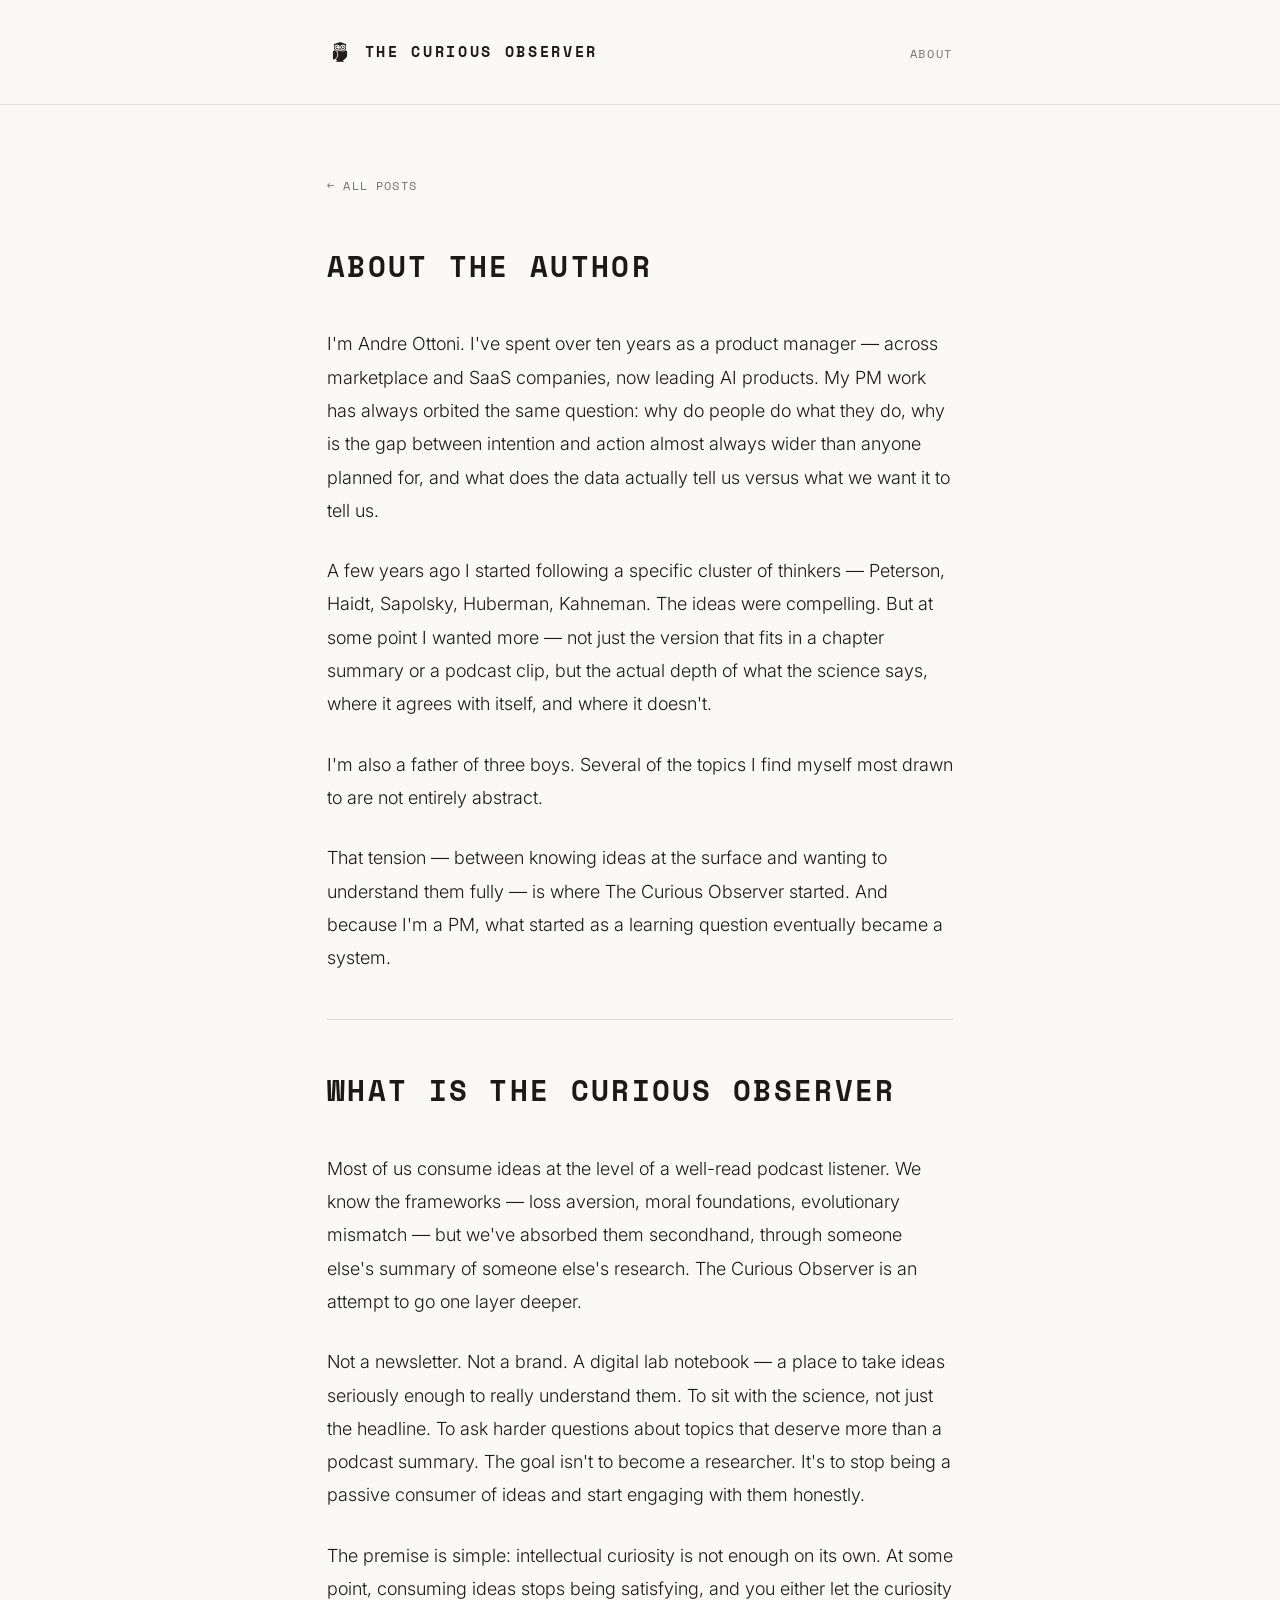
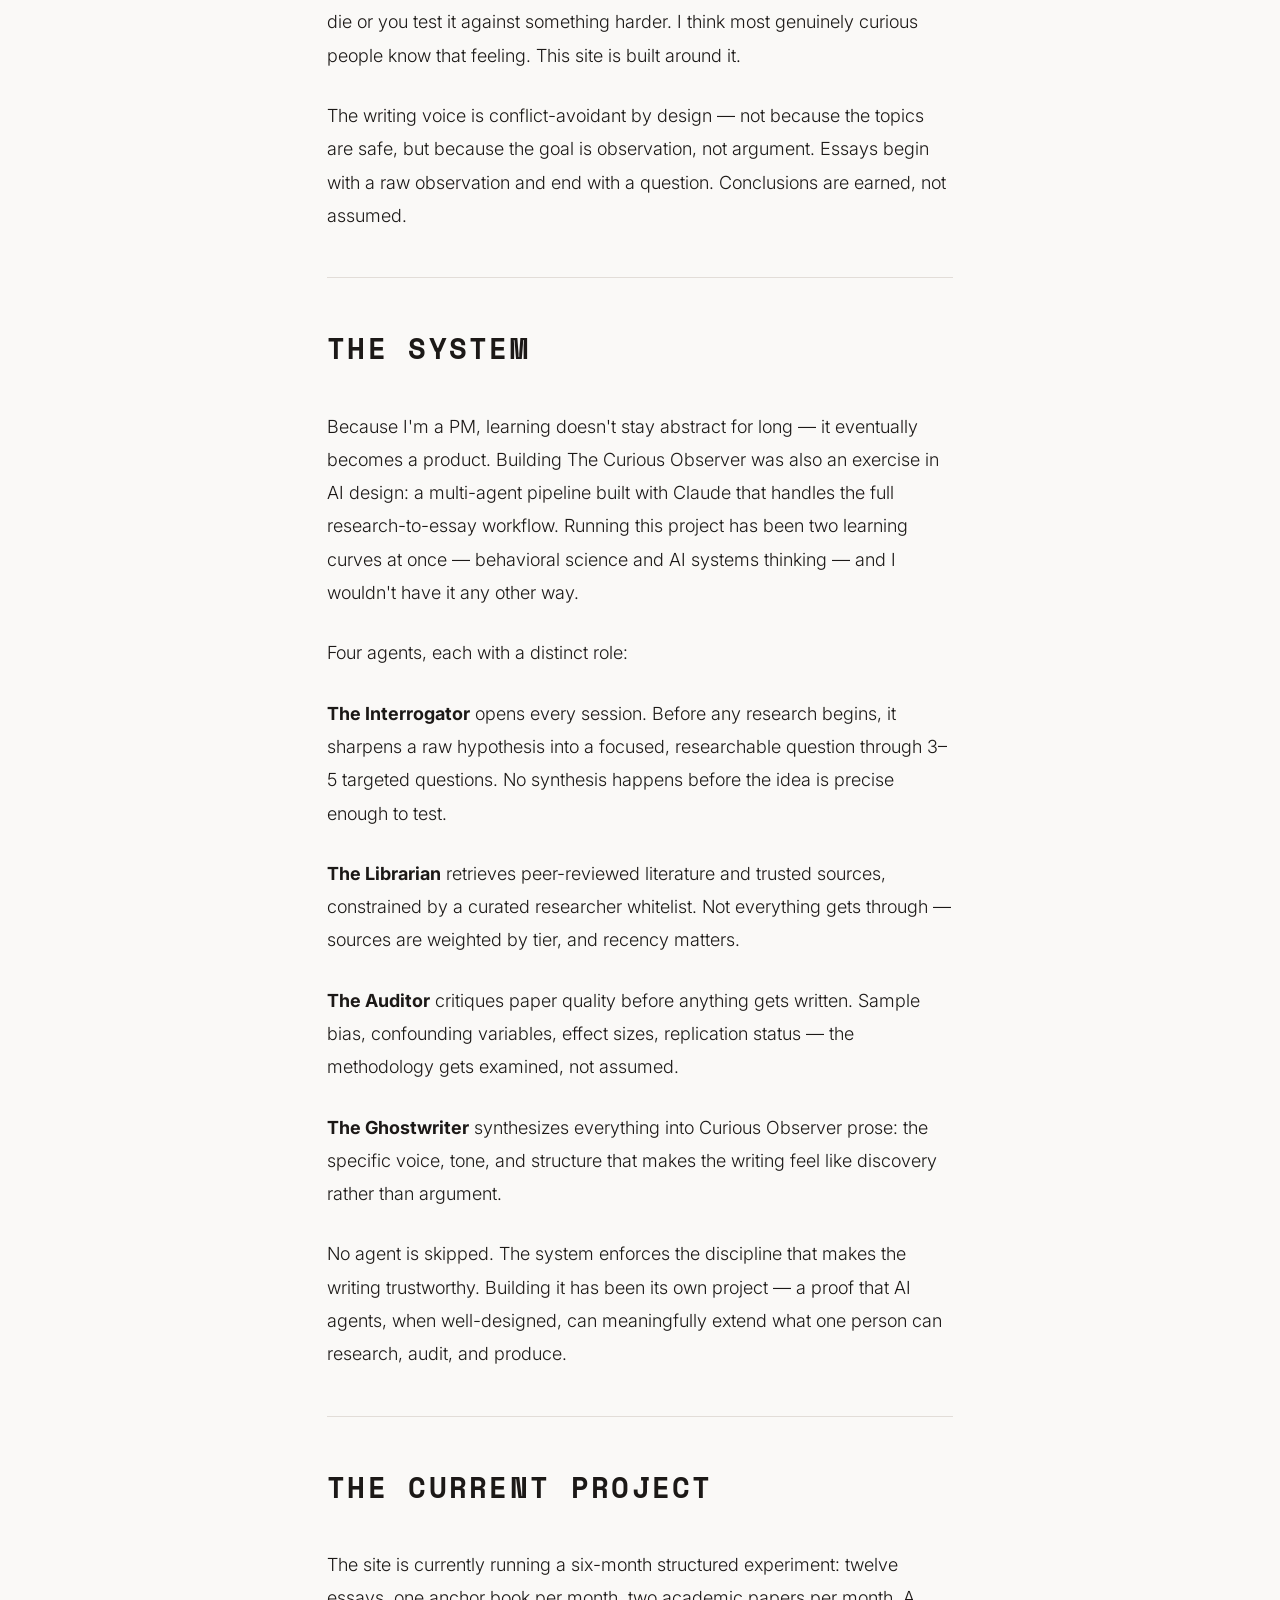
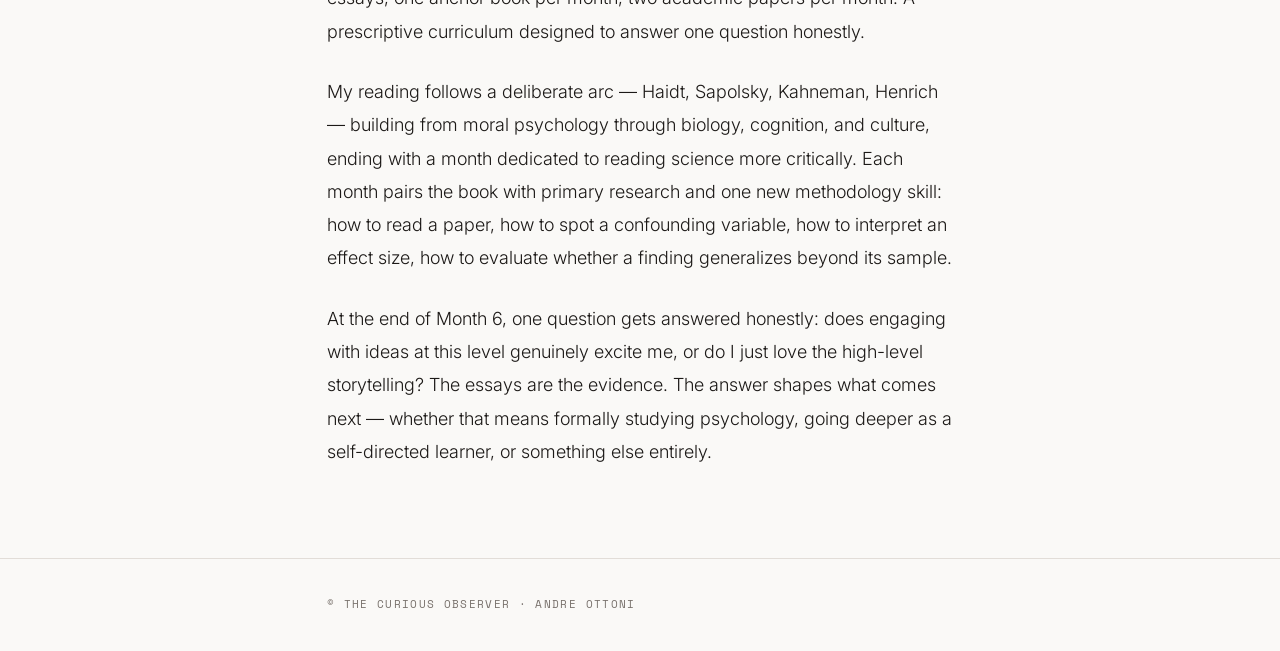
==== docs/about.html @ 46d4f0e0 "Rewrite about page: four sections, author first, AI system section added" ====
<!DOCTYPE html>
<html lang="en">
<head>
  <meta charset="UTF-8">
  <meta name="viewport" content="width=device-width, initial-scale=1.0">
  <title>About — The Curious Observer</title>
  <meta name="description" content="About The Curious Observer and its author.">
  <link rel="preconnect" href="https://fonts.googleapis.com">
  <link rel="preconnect" href="https://fonts.gstatic.com" crossorigin>
  <link href="https://fonts.googleapis.com/css2?family=Space+Mono:wght@400;700&family=Inter:wght@300;400&display=swap" rel="stylesheet">
  <link rel="stylesheet" href="assets/css/style.css">
</head>
<body>

  <header class="site-header">
    <div class="container">
      <a href="index.html" class="site-title">
        <img src="assets/images/logo.png" alt="" class="site-logo">
        The Curious Observer
      </a>
      <nav>
        <a href="about.html">About</a>
      </nav>
    </div>
  </header>

  <main class="container">
    <a href="index.html" class="back-link">All posts</a>

    <!-- ABOUT THE AUTHOR -->
    <h1 class="page-title">About the Author</h1>

    <div class="page-body">
      <p>
        I'm Andre Ottoni. I've spent over ten years as a product manager — across marketplace
        and SaaS companies, now leading AI products. My PM work has always orbited the same
        question: why do people do what they do, why is the gap between intention and action
        almost always wider than anyone planned for, and what does the data actually tell us
        versus what we want it to tell us.
      </p>
      <p>
        A few years ago I started following a specific cluster of thinkers — Peterson, Haidt,
        Sapolsky, Huberman, Kahneman. The ideas were compelling. But at some point I wanted
        more — not just the version that fits in a chapter summary or a podcast clip, but
        the actual depth of what the science says, where it agrees with itself, and where it
        doesn't.
      </p>
      <p>
        I'm also a father of three boys. Several of the topics I find myself most drawn to
        are not entirely abstract.
      </p>
      <p>
        That tension — between knowing ideas at the surface and wanting to understand them
        fully — is where The Curious Observer started. And because I'm a PM, what started
        as a learning question eventually became a system.
      </p>
    </div>

    <hr>

    <!-- WHAT IS THE CURIOUS OBSERVER -->
    <h2 class="page-title">What is The Curious Observer</h2>

    <div class="page-body">
      <p>
        Most of us consume ideas at the level of a well-read podcast listener. We know the
        frameworks — loss aversion, moral foundations, evolutionary mismatch — but we've
        absorbed them secondhand, through someone else's summary of someone else's research.
        The Curious Observer is an attempt to go one layer deeper.
      </p>
      <p>
        Not a newsletter. Not a brand. A digital lab notebook — a place to take ideas
        seriously enough to really understand them. To sit with the science, not just the
        headline. To ask harder questions about topics that deserve more than a podcast
        summary. The goal isn't to become a researcher. It's to stop being a passive
        consumer of ideas and start engaging with them honestly.
      </p>
      <p>
        The premise is simple: intellectual curiosity is not enough on its own. At some
        point, consuming ideas stops being satisfying, and you either let the curiosity die
        or you test it against something harder. I think most genuinely curious people know
        that feeling. This site is built around it.
      </p>
      <p>
        The writing voice is conflict-avoidant by design — not because the topics are safe,
        but because the goal is observation, not argument. Essays begin with a raw
        observation and end with a question. Conclusions are earned, not assumed.
      </p>
    </div>

    <hr>

    <!-- THE SYSTEM -->
    <h2 class="page-title">The System</h2>

    <div class="page-body">
      <p>
        Because I'm a PM, learning doesn't stay abstract for long — it eventually becomes
        a product. Building The Curious Observer was also an exercise in AI design: a
        multi-agent pipeline built with Claude that handles the full research-to-essay
        workflow. Running this project has been two learning curves at once — behavioral
        science and AI systems thinking — and I wouldn't have it any other way.
      </p>
      <p>
        Four agents, each with a distinct role:
      </p>
      <p>
        <strong>The Interrogator</strong> opens every session. Before any research begins,
        it sharpens a raw hypothesis into a focused, researchable question through 3–5
        targeted questions. No synthesis happens before the idea is precise enough to test.
      </p>
      <p>
        <strong>The Librarian</strong> retrieves peer-reviewed literature and trusted
        sources, constrained by a curated researcher whitelist. Not everything gets through
        — sources are weighted by tier, and recency matters.
      </p>
      <p>
        <strong>The Auditor</strong> critiques paper quality before anything gets written.
        Sample bias, confounding variables, effect sizes, replication status — the
        methodology gets examined, not assumed.
      </p>
      <p>
        <strong>The Ghostwriter</strong> synthesizes everything into Curious Observer prose:
        the specific voice, tone, and structure that makes the writing feel like discovery
        rather than argument.
      </p>
      <p>
        No agent is skipped. The system enforces the discipline that makes the writing
        trustworthy. Building it has been its own project — a proof that AI agents, when
        well-designed, can meaningfully extend what one person can research, audit, and
        produce.
      </p>
    </div>

    <hr>

    <!-- THE CURRENT PROJECT -->
    <h2 class="page-title">The Current Project</h2>

    <div class="page-body">
      <p>
        The site is currently running a six-month structured experiment: twelve essays,
        one anchor book per month, two academic papers per month. A prescriptive curriculum
        designed to answer one question honestly.
      </p>
      <p>
        My reading follows a deliberate arc — Haidt, Sapolsky, Kahneman, Henrich — building
        from moral psychology through biology, cognition, and culture, ending with a month
        dedicated to reading science more critically. Each month pairs the book with primary
        research and one new methodology skill: how to read a paper, how to spot a
        confounding variable, how to interpret an effect size, how to evaluate whether a
        finding generalizes beyond its sample.
      </p>
      <p>
        At the end of Month 6, one question gets answered honestly: does engaging with
        ideas at this level genuinely excite me, or do I just love the high-level
        storytelling? The essays are the evidence. The answer shapes what comes next —
        whether that means formally studying psychology, going deeper as a self-directed
        learner, or something else entirely.
      </p>
    </div>

  </main>

  <footer class="site-footer">
    <div class="container">
      <p>© The Curious Observer · Andre Ottoni</p>
    </div>
  </footer>

</body>
</html>
---- docs/assets/css/style.css ----
/* ============================================================
   The Curious Observer — Stylesheet
   Typography: Space Mono (titles, ALL CAPS) + Inter 300 (body)
   ============================================================ */

/* === TOKENS === */
:root {
  --ink:     #1c1917;
  --paper:   #faf9f7;
  --accent:  #7c3aed;
  --rule:    #e2ddd8;
  --muted:   #78716c;
  --width:   680px;
  --mono:    'Space Mono', 'Courier New', monospace;
  --sans:    'Inter', system-ui, -apple-system, sans-serif;
}

/* === RESET === */
*, *::before, *::after { box-sizing: border-box; margin: 0; padding: 0; }
img { max-width: 100%; display: block; }

/* === BASE === */
html { font-size: 18px; }

body {
  background: var(--paper);
  color: var(--ink);
  font-family: var(--sans);
  font-weight: 300;
  line-height: 1.75;
  -webkit-font-smoothing: antialiased;
}

a {
  color: var(--accent);
  text-decoration: underline;
  text-underline-offset: 2px;
}

/* === LAYOUT === */
.container {
  max-width: var(--width);
  margin: 0 auto;
  padding: 0 1.5rem;
}

/* === HEADER === */
.site-header {
  padding: 2rem 0;
  border-bottom: 1px solid var(--rule);
  margin-bottom: 3.5rem;
}

.site-header .container {
  display: flex;
  align-items: center;
  justify-content: space-between;
}

.site-title {
  display: inline-flex;
  align-items: center;
  gap: 0.65rem;
  font-family: var(--mono);
  font-size: 0.82rem;
  font-weight: 700;
  color: var(--ink);
  text-decoration: none;
  text-transform: uppercase;
  letter-spacing: 0.18em;
}

.site-title:hover { color: var(--accent); }

.site-logo {
  height: 26px;
  width: auto;
  display: block;
  flex-shrink: 0;
}

nav a {
  font-family: var(--mono);
  font-size: 0.65rem;
  font-weight: 400;
  color: var(--muted);
  text-decoration: none;
  letter-spacing: 0.14em;
  text-transform: uppercase;
}

nav a:hover { color: var(--accent); }

/* === HOME: LEDE === */
.site-lede {
  margin-bottom: 2.5rem;
}

.site-lede p {
  font-family: var(--sans);
  font-weight: 300;
  font-size: 1rem;
  font-style: italic;
  color: var(--muted);
  letter-spacing: 0.01em;
}

/* === DIVIDERS === */
hr {
  border: none;
  border-top: 1px solid var(--rule);
  margin: 2.5rem 0;
}

/* === LABELS === */
.label {
  font-family: var(--mono);
  font-size: 0.62rem;
  font-weight: 400;
  letter-spacing: 0.2em;
  text-transform: uppercase;
  color: var(--muted);
  display: block;
  margin-bottom: 2rem;
}

/* === POST LIST (HOME) === */
.post-list { list-style: none; }

.post-item {
  padding-bottom: 2.25rem;
  margin-bottom: 2.25rem;
  border-bottom: 1px solid var(--rule);
}

.post-item:last-child {
  border-bottom: none;
  margin-bottom: 0;
}

.post-item h2 {
  font-family: var(--mono);
  font-size: 1rem;
  font-weight: 700;
  line-height: 1.4;
  letter-spacing: 0.08em;
  text-transform: uppercase;
  margin-bottom: 0.65rem;
}

.post-item h2 a {
  color: var(--ink);
  text-decoration: none;
}

.post-item h2 a:hover { color: var(--accent); }

.post-excerpt {
  font-family: var(--sans);
  font-weight: 300;
  font-size: 0.95rem;
  color: var(--ink);
  line-height: 1.7;
  margin-bottom: 0.6rem;
}

.post-meta {
  font-family: var(--mono);
  font-size: 0.65rem;
  letter-spacing: 0.1em;
  color: var(--muted);
}

/* === ARTICLE PAGE === */
.back-link {
  display: inline-block;
  font-family: var(--mono);
  font-size: 0.65rem;
  letter-spacing: 0.1em;
  text-transform: uppercase;
  color: var(--muted);
  text-decoration: none;
  margin-bottom: 2.5rem;
}

.back-link::before { content: "← "; }
.back-link:hover { color: var(--accent); }

.article-header { margin-bottom: 2.5rem; }

.article-category {
  font-family: var(--mono);
  font-size: 0.62rem;
  font-weight: 400;
  letter-spacing: 0.2em;
  text-transform: uppercase;
  color: var(--accent);
  display: block;
  margin-bottom: 1rem;
  text-decoration: none;
}

.article-title {
  font-family: var(--mono);
  font-size: 1.75rem;
  font-weight: 700;
  line-height: 1.25;
  letter-spacing: 0.06em;
  text-transform: uppercase;
  margin-bottom: 1rem;
}

.article-meta {
  font-family: var(--mono);
  font-size: 0.65rem;
  letter-spacing: 0.1em;
  color: var(--muted);
}

/* === ARTICLE BODY === */
.article-body p {
  font-family: var(--sans);
  font-weight: 300;
  font-size: 1rem;
  line-height: 1.85;
  margin-bottom: 1.5rem;
}

.article-body h2 {
  font-family: var(--mono);
  font-size: 0.82rem;
  font-weight: 700;
  letter-spacing: 0.14em;
  text-transform: uppercase;
  margin-top: 2.5rem;
  margin-bottom: 1rem;
  color: var(--ink);
}

/* === REFERENCES === */
.references {
  margin-top: 3rem;
  padding-top: 2rem;
  border-top: 1px solid var(--rule);
}

.references h2 {
  font-family: var(--mono);
  font-size: 0.62rem;
  font-weight: 400;
  letter-spacing: 0.2em;
  text-transform: uppercase;
  color: var(--muted);
  margin-bottom: 1.25rem;
}

.references ol {
  padding-left: 1.25rem;
}

.references li {
  font-family: var(--sans);
  font-weight: 300;
  font-size: 0.82rem;
  color: var(--muted);
  line-height: 1.65;
  margin-bottom: 0.65rem;
}

/* === ABOUT / PAGE === */
.page-title {
  font-family: var(--mono);
  font-size: 1.6rem;
  font-weight: 700;
  letter-spacing: 0.08em;
  text-transform: uppercase;
  margin-bottom: 2rem;
}

.page-body p {
  font-family: var(--sans);
  font-weight: 300;
  font-size: 1rem;
  line-height: 1.85;
  margin-bottom: 1.5rem;
}

/* === FOOTER === */
.site-footer {
  border-top: 1px solid var(--rule);
  padding: 2rem 0;
  margin-top: 5rem;
}

.site-footer p {
  font-family: var(--mono);
  font-size: 0.62rem;
  letter-spacing: 0.12em;
  text-transform: uppercase;
  color: var(--muted);
}

.site-footer a {
  color: var(--muted);
  text-decoration: none;
}

.site-footer a:hover { color: var(--accent); }

/* === RESPONSIVE === */
@media (max-width: 720px) {
  html { font-size: 16px; }
  .article-title { font-size: 1.35rem; }
  .site-header { margin-bottom: 2.5rem; }
}
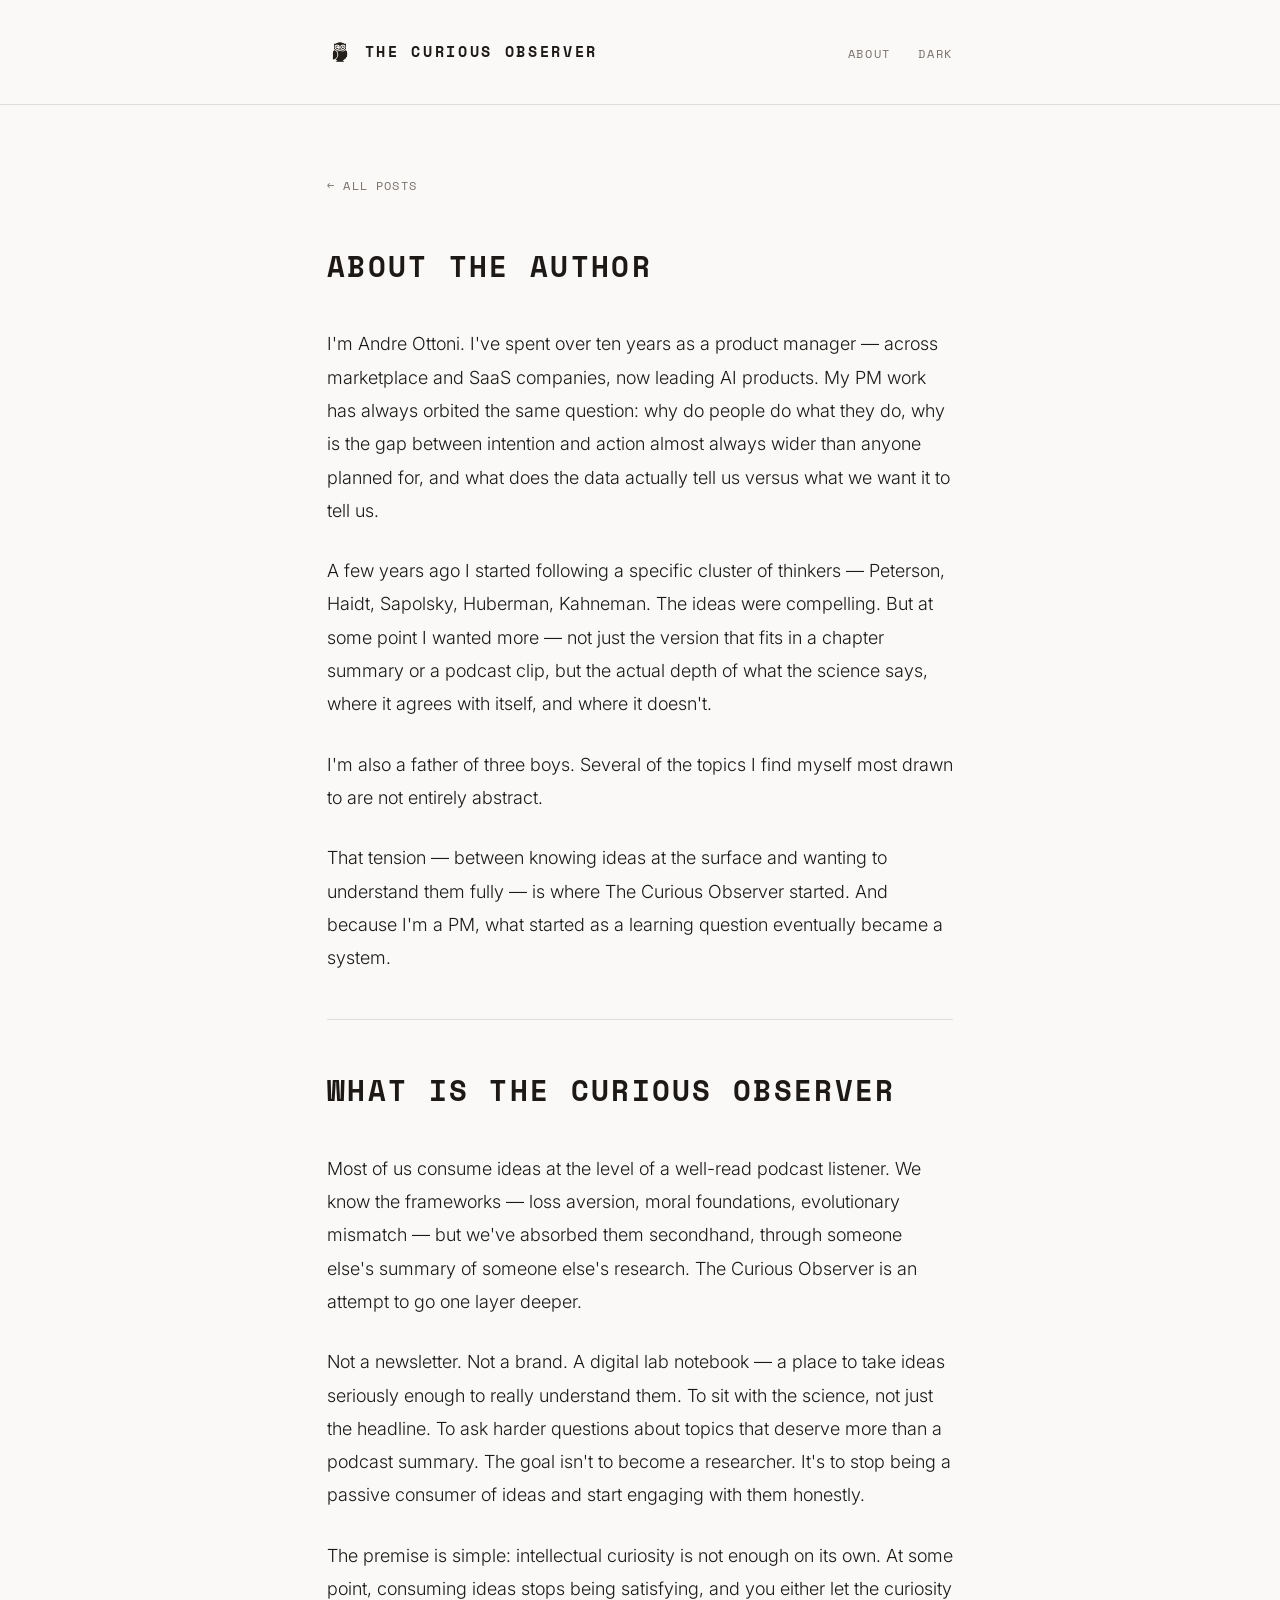
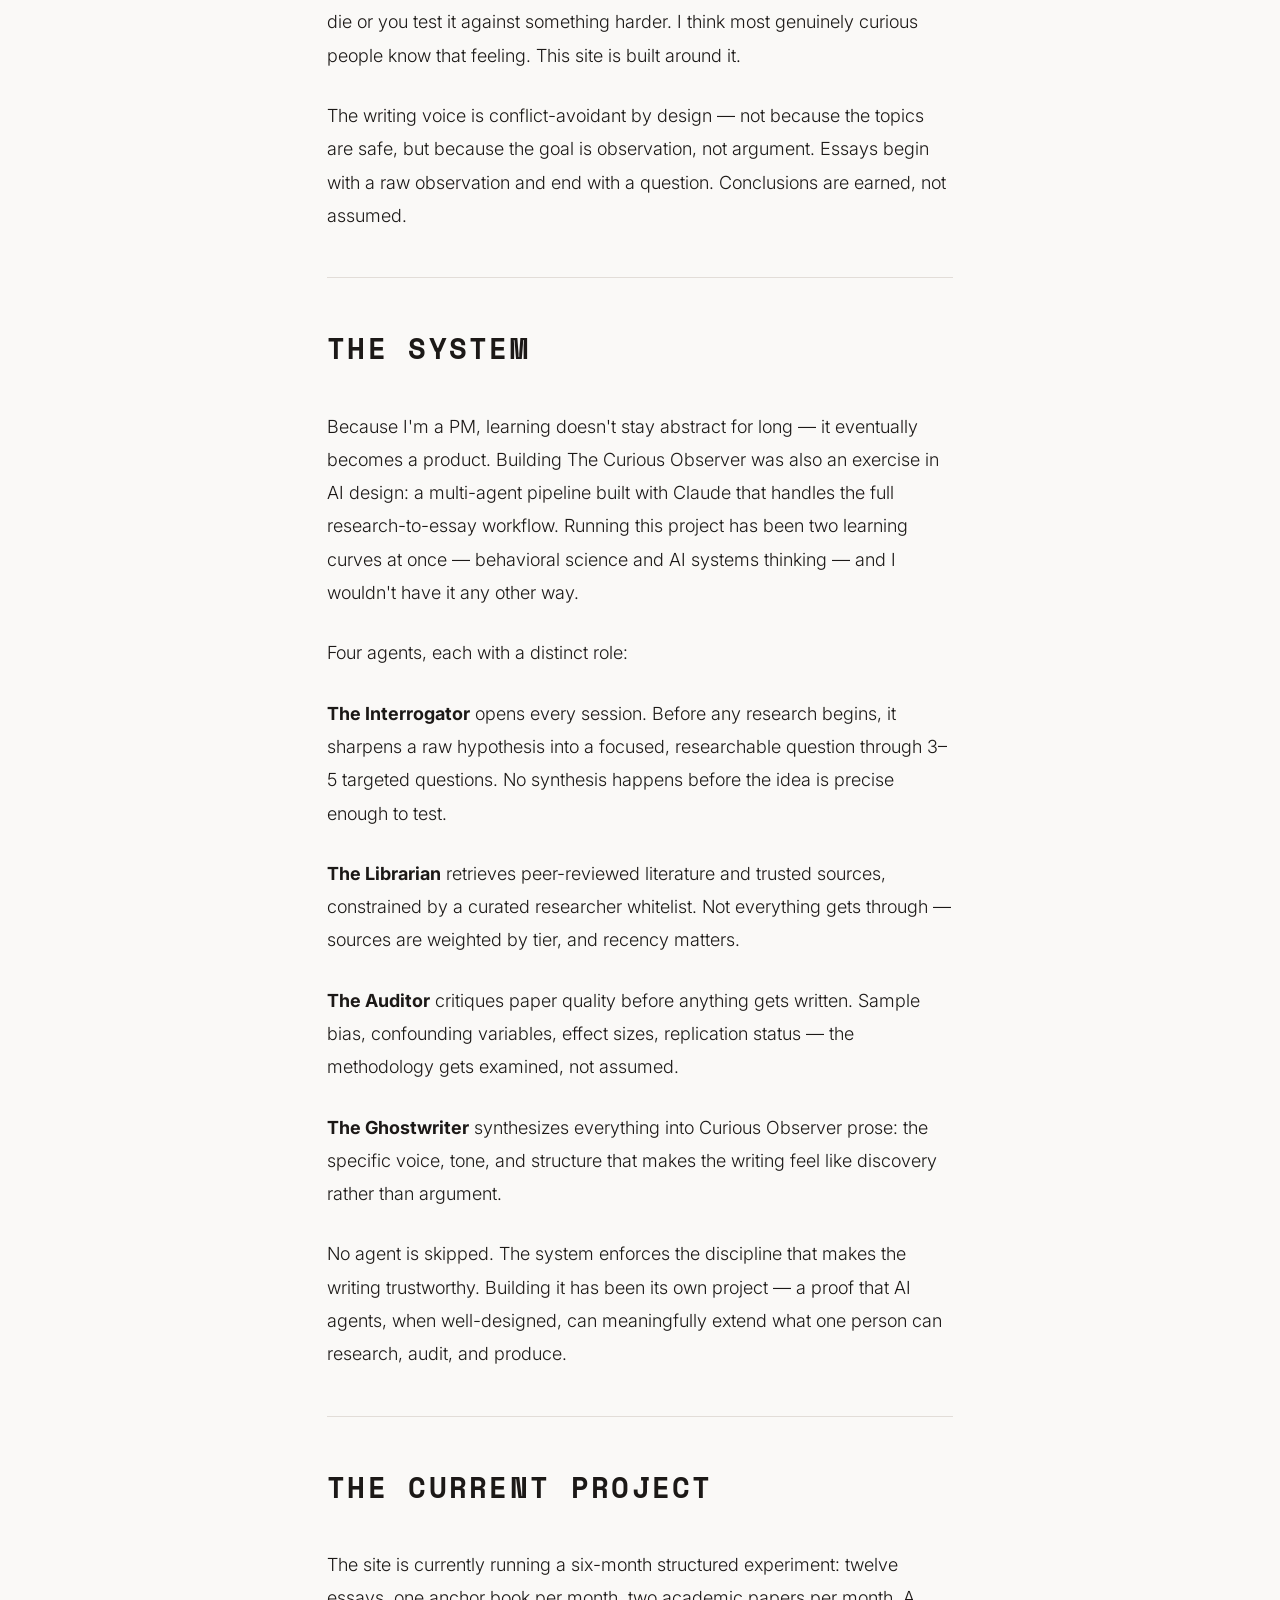
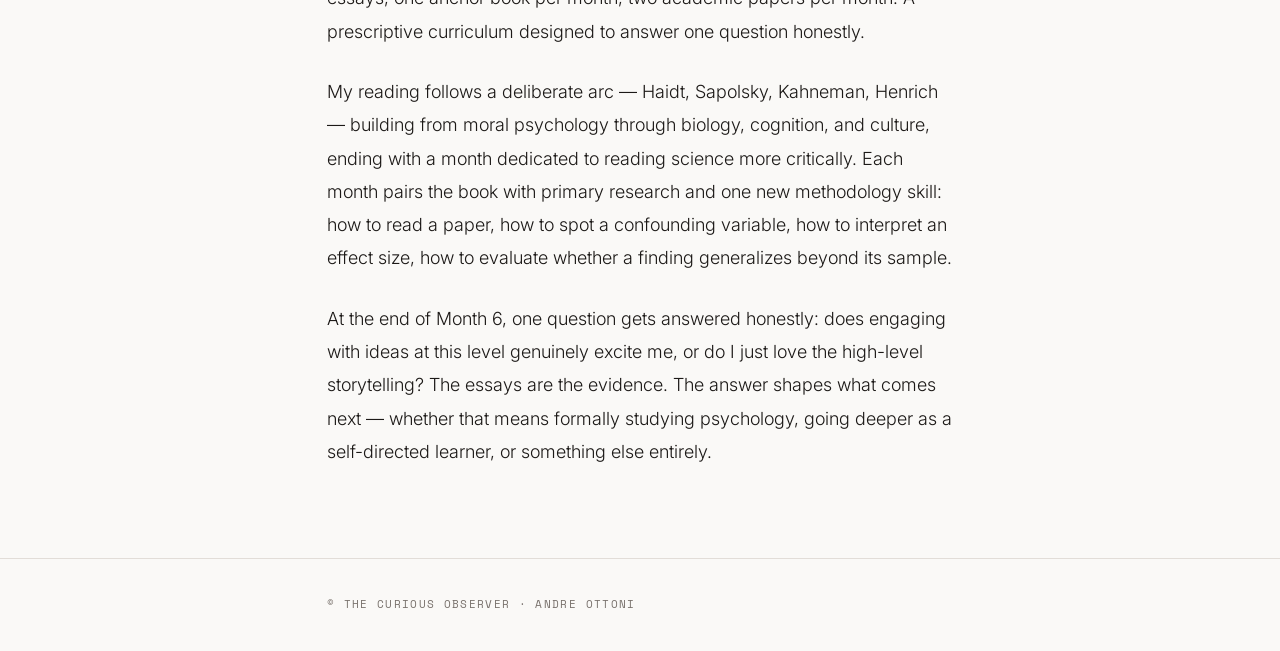
==== commit b6ccf76b: "Add dark mode: toggle button in nav, CSS variables, logo invert, localStorage persistence" ====
--- a/docs/about.html
+++ b/docs/about.html
@@ -9,6 +9,7 @@
   <link rel="preconnect" href="https://fonts.gstatic.com" crossorigin>
   <link href="https://fonts.googleapis.com/css2?family=Space+Mono:wght@400;700&family=Inter:wght@300;400&display=swap" rel="stylesheet">
   <link rel="stylesheet" href="assets/css/style.css">
+  <script>(function(){var t=localStorage.getItem('theme');if(t)document.documentElement.setAttribute('data-theme',t);})();</script>
 </head>
 <body>
 
@@ -20,6 +21,7 @@
       </a>
       <nav>
         <a href="about.html">About</a>
+        <button class="theme-toggle" id="theme-toggle" aria-label="Toggle dark mode">Dark</button>
       </nav>
     </div>
   </header>
@@ -168,5 +170,18 @@
     </div>
   </footer>
 
+  <script>
+    (function() {
+      var btn = document.getElementById('theme-toggle');
+      var current = document.documentElement.getAttribute('data-theme') || 'light';
+      btn.textContent = current === 'dark' ? 'Light' : 'Dark';
+      btn.addEventListener('click', function() {
+        var next = document.documentElement.getAttribute('data-theme') === 'dark' ? 'light' : 'dark';
+        document.documentElement.setAttribute('data-theme', next);
+        localStorage.setItem('theme', next);
+        btn.textContent = next === 'dark' ? 'Light' : 'Dark';
+      });
+    })();
+  </script>
 </body>
 </html>
--- a/docs/assets/css/style.css
+++ b/docs/assets/css/style.css
@@ -15,6 +15,14 @@
   --sans:    'Inter', system-ui, -apple-system, sans-serif;
 }
 
+[data-theme="dark"] {
+  --ink:    #ede9e4;
+  --paper:  #0d0c0b;
+  --accent: #a78bfa;
+  --rule:   #272220;
+  --muted:  #9e948e;
+}
+
 /* === RESET === */
 *, *::before, *::after { box-sizing: border-box; margin: 0; padding: 0; }
 img { max-width: 100%; display: block; }
@@ -91,6 +99,24 @@
 
 nav a:hover { color: var(--accent); }
 
+.theme-toggle {
+  font-family: var(--mono);
+  font-size: 0.65rem;
+  font-weight: 400;
+  color: var(--muted);
+  background: none;
+  border: none;
+  cursor: pointer;
+  letter-spacing: 0.14em;
+  text-transform: uppercase;
+  padding: 0;
+  margin-left: 1.25rem;
+}
+
+.theme-toggle:hover { color: var(--accent); }
+
+[data-theme="dark"] .site-logo { filter: invert(1); }
+
 /* === HOME: LEDE === */
 .site-lede {
   margin-bottom: 2.5rem;
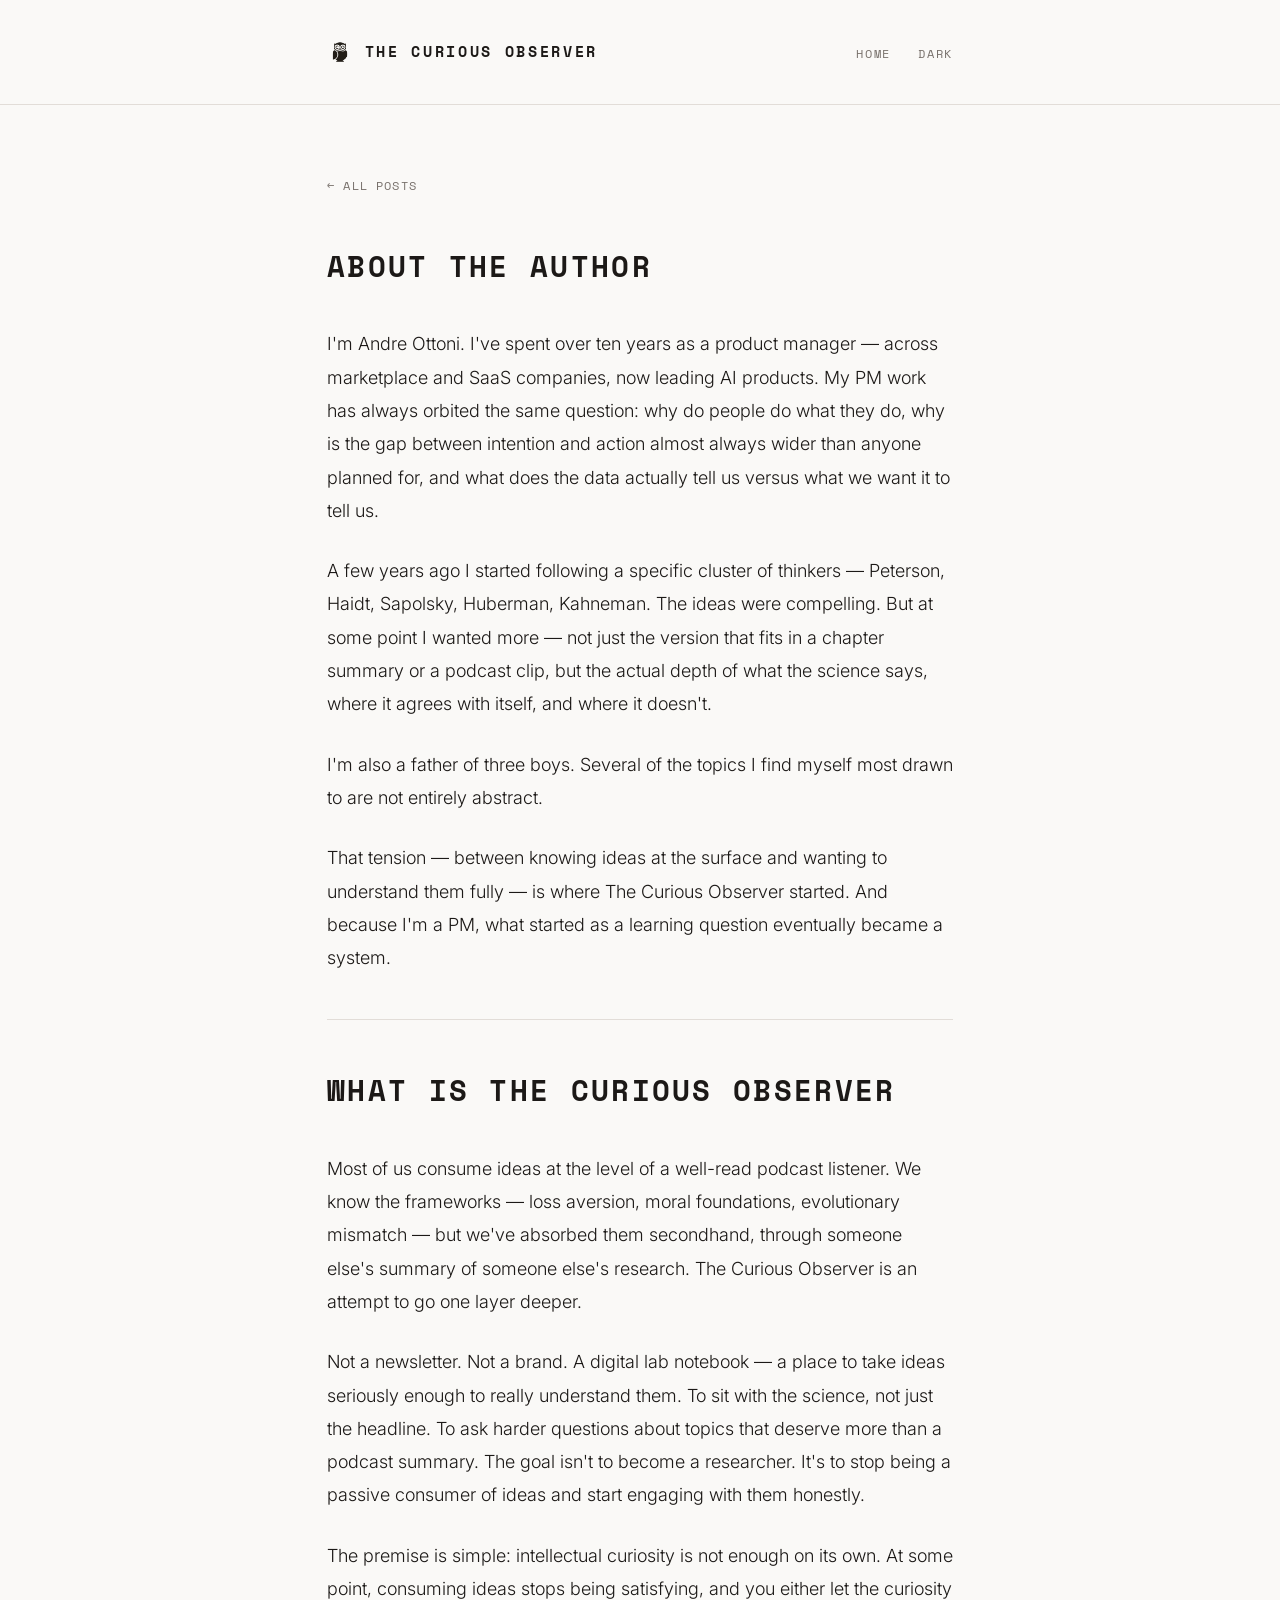
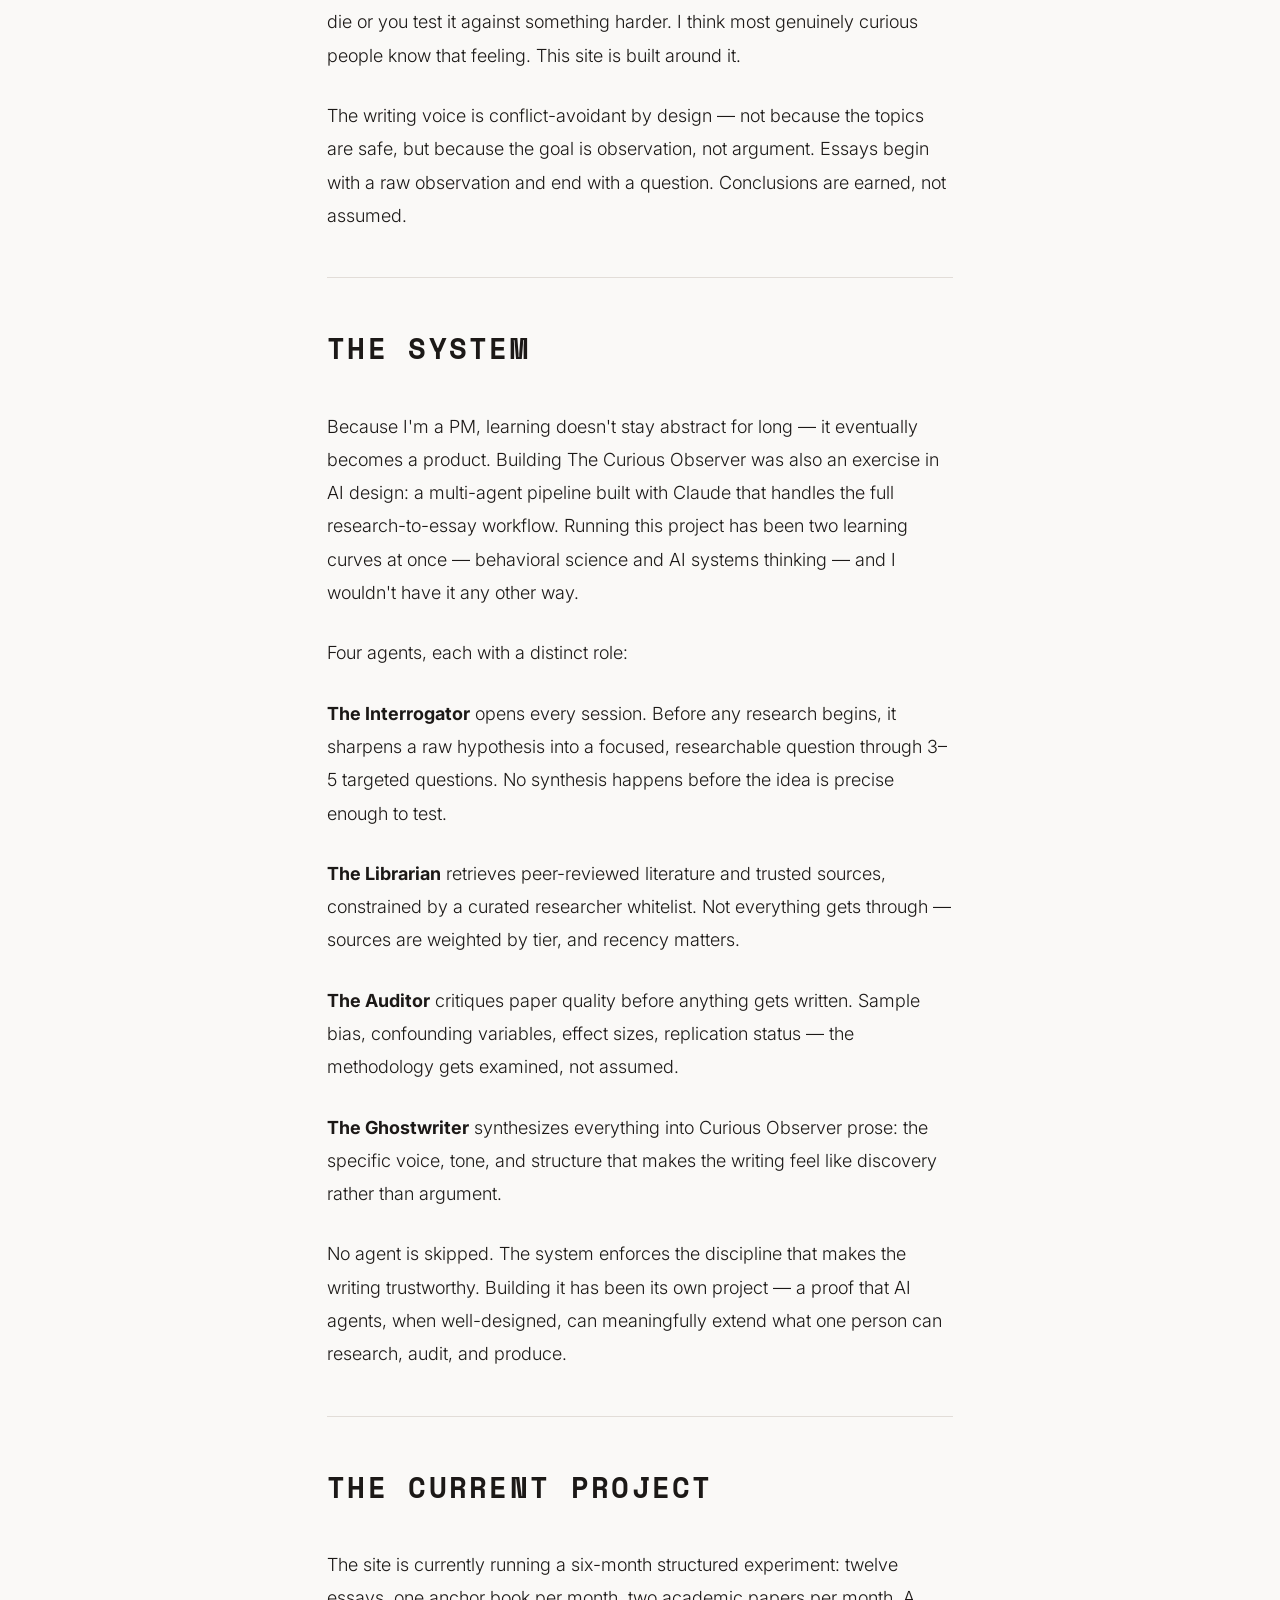
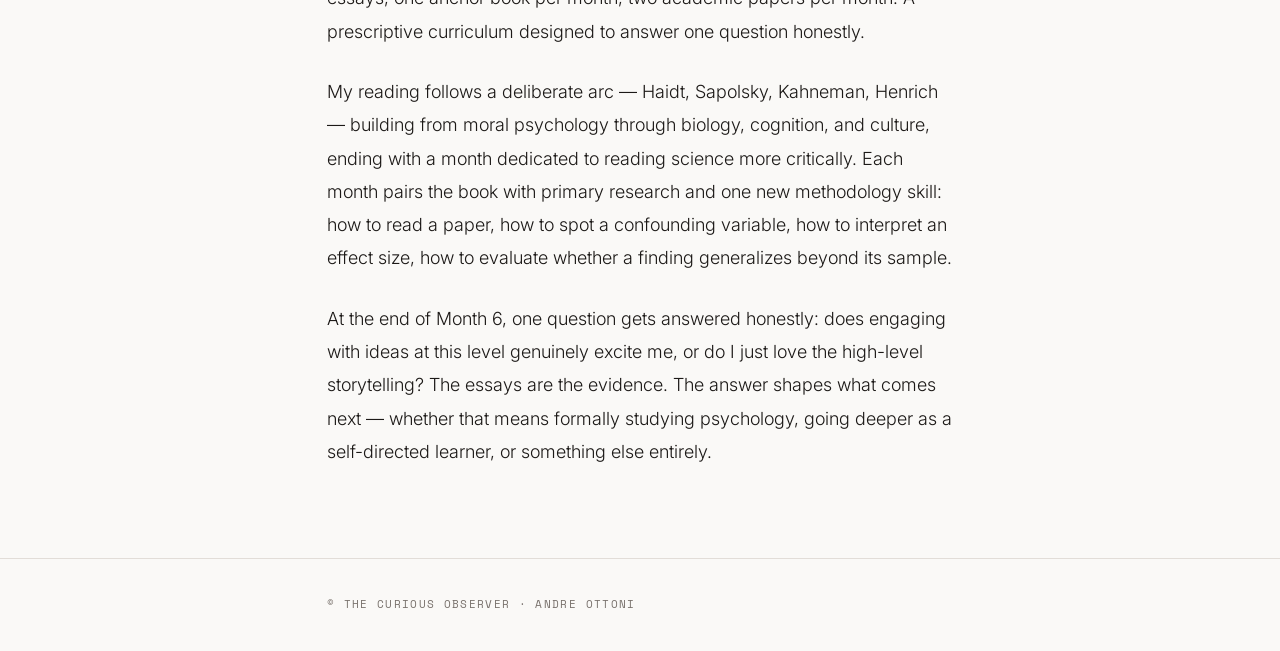
==== commit 97a3e8e8: "Fix about nav (Home link), add theme transition, dark mode CSS" ====
--- a/docs/about.html
+++ b/docs/about.html
@@ -20,7 +20,7 @@
         The Curious Observer
       </a>
       <nav>
-        <a href="about.html">About</a>
+        <a href="index.html">Home</a>
         <button class="theme-toggle" id="theme-toggle" aria-label="Toggle dark mode">Dark</button>
       </nav>
     </div>
--- a/docs/assets/css/style.css
+++ b/docs/assets/css/style.css
@@ -37,6 +37,7 @@
   font-weight: 300;
   line-height: 1.75;
   -webkit-font-smoothing: antialiased;
+  transition: background 0.2s ease, color 0.2s ease;
 }
 
 a {
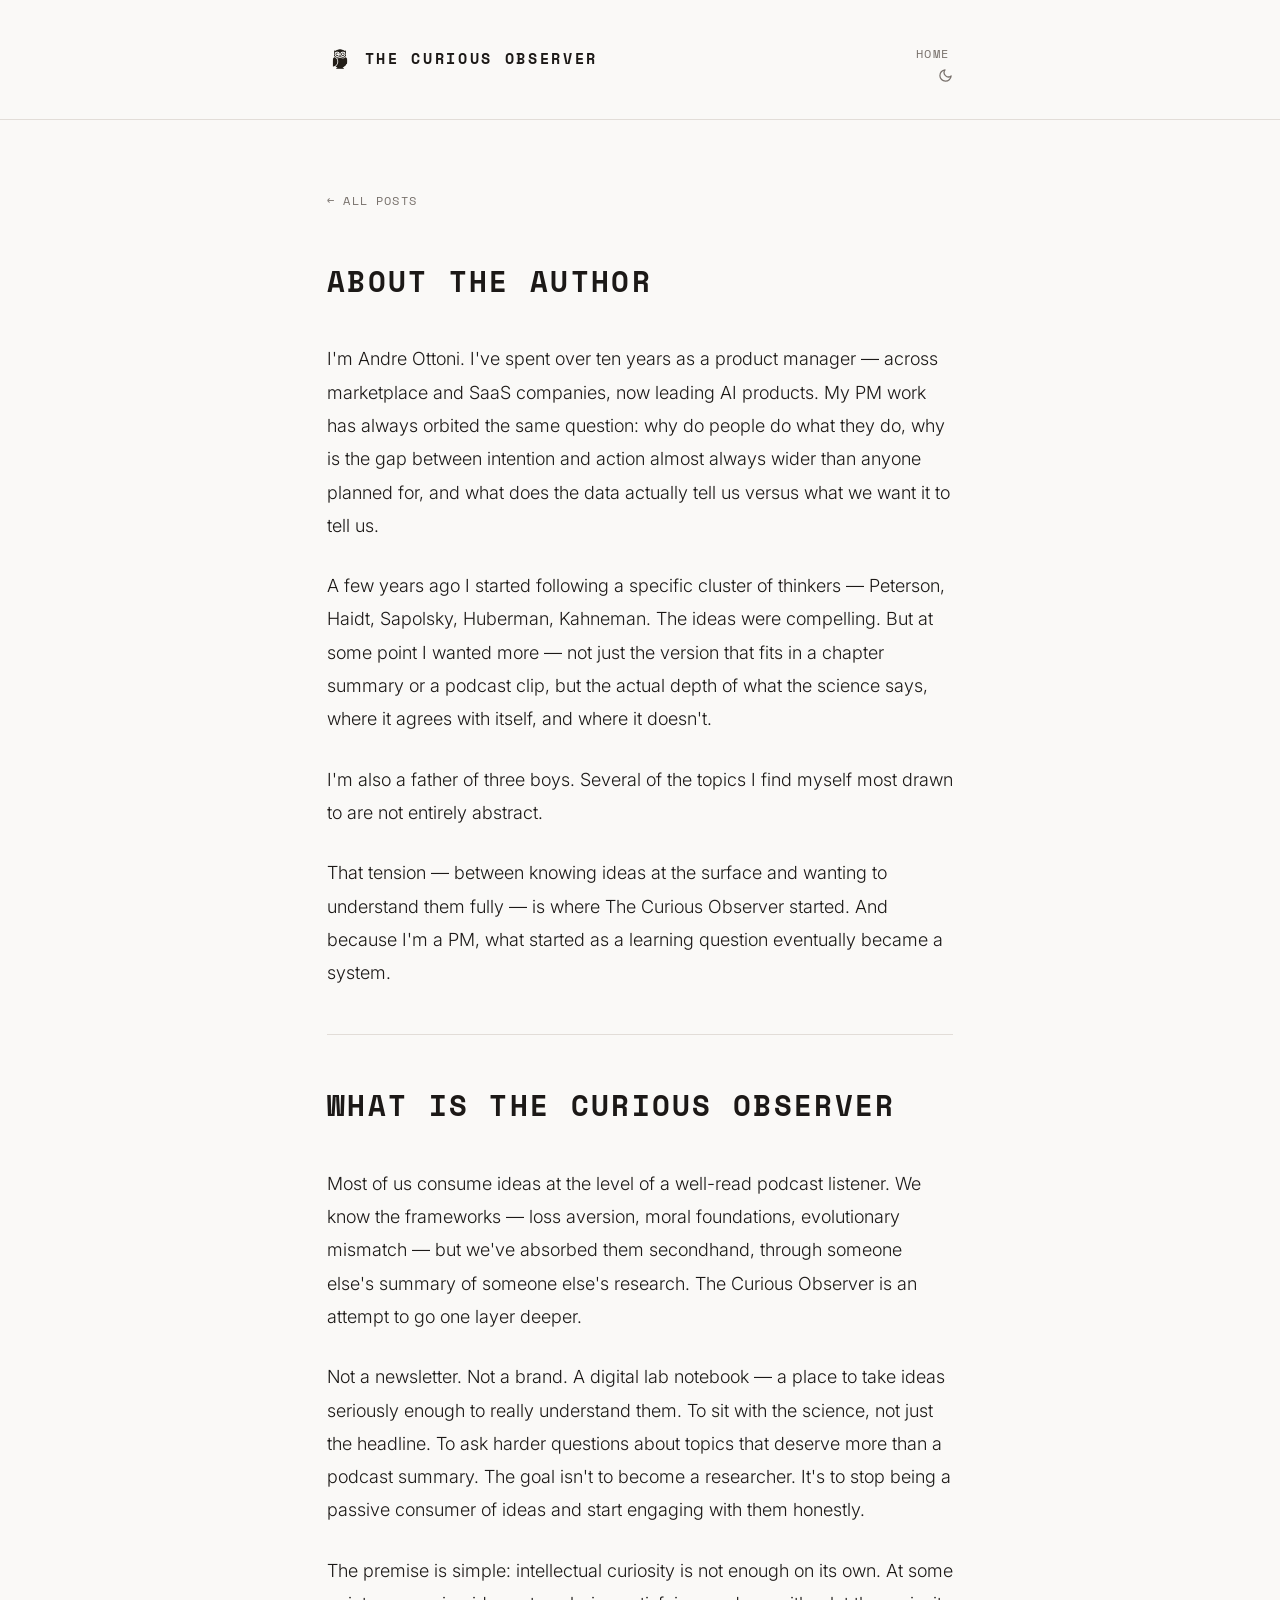
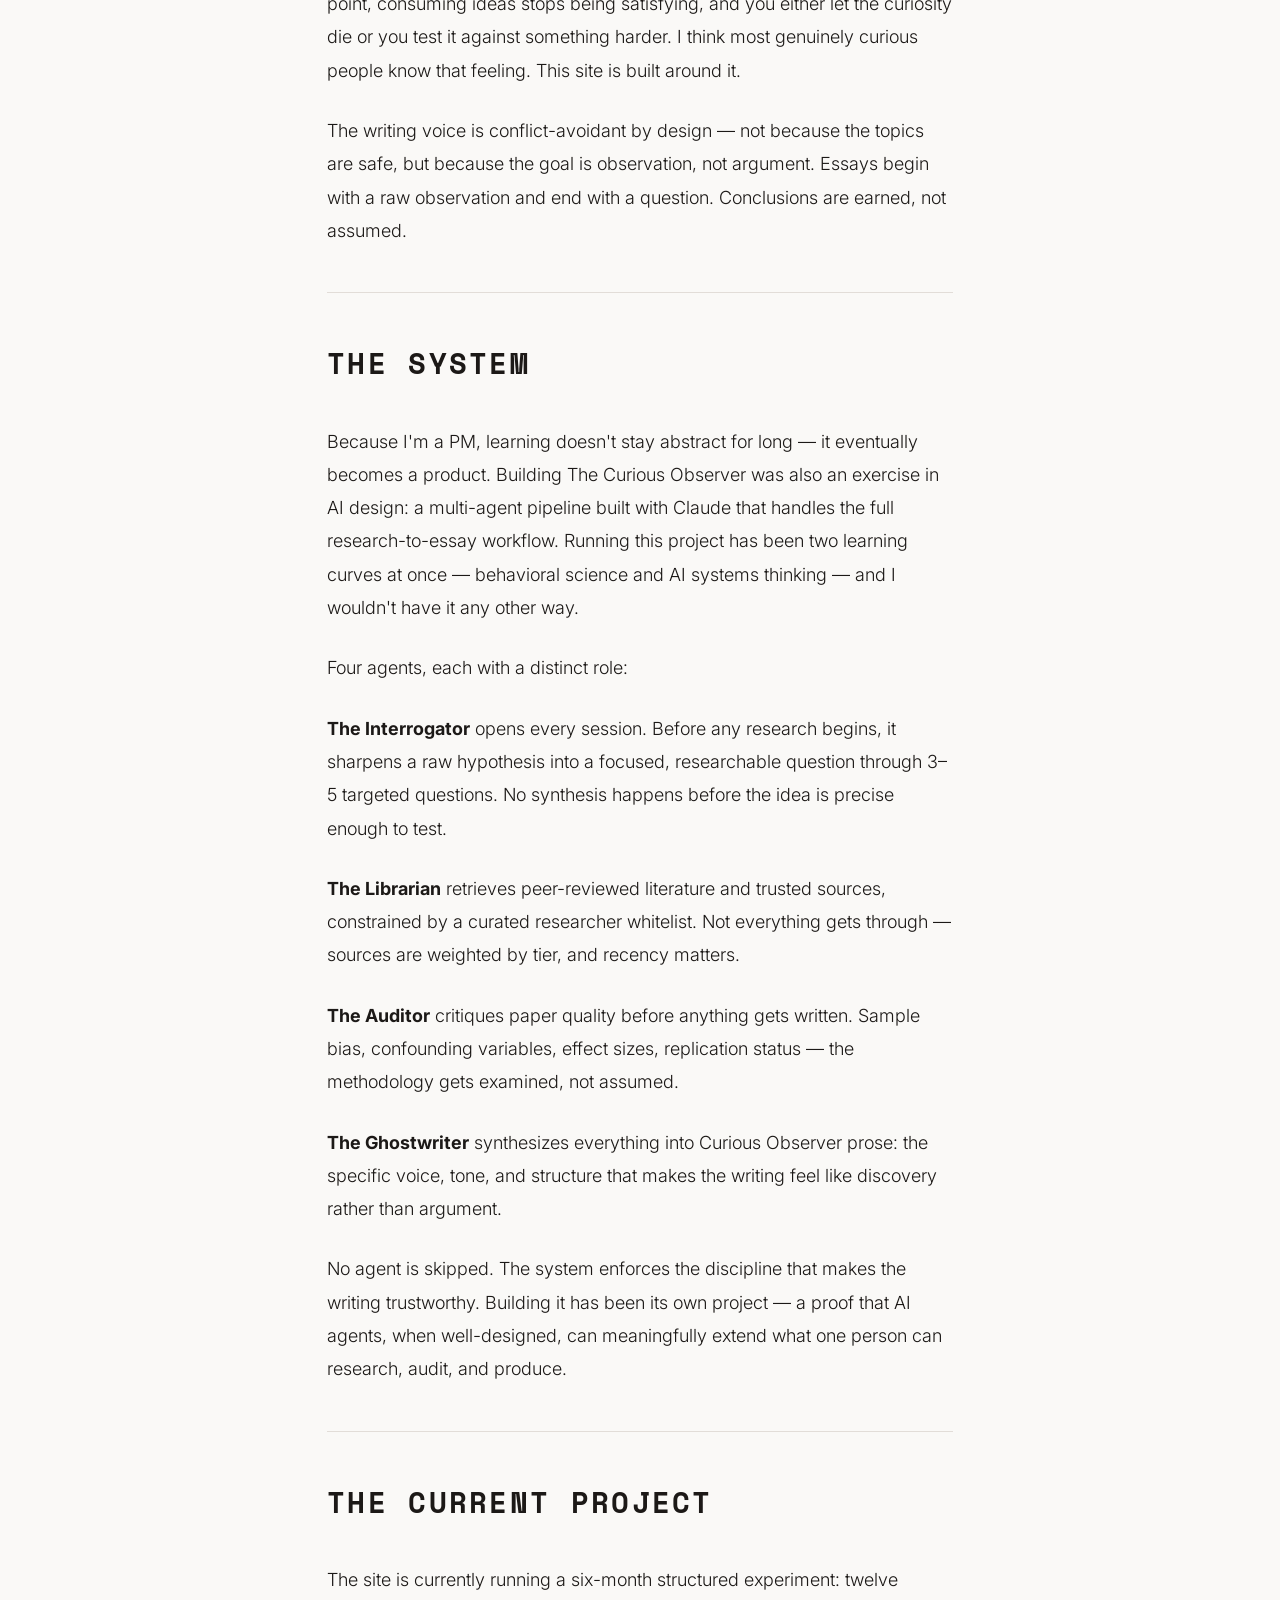
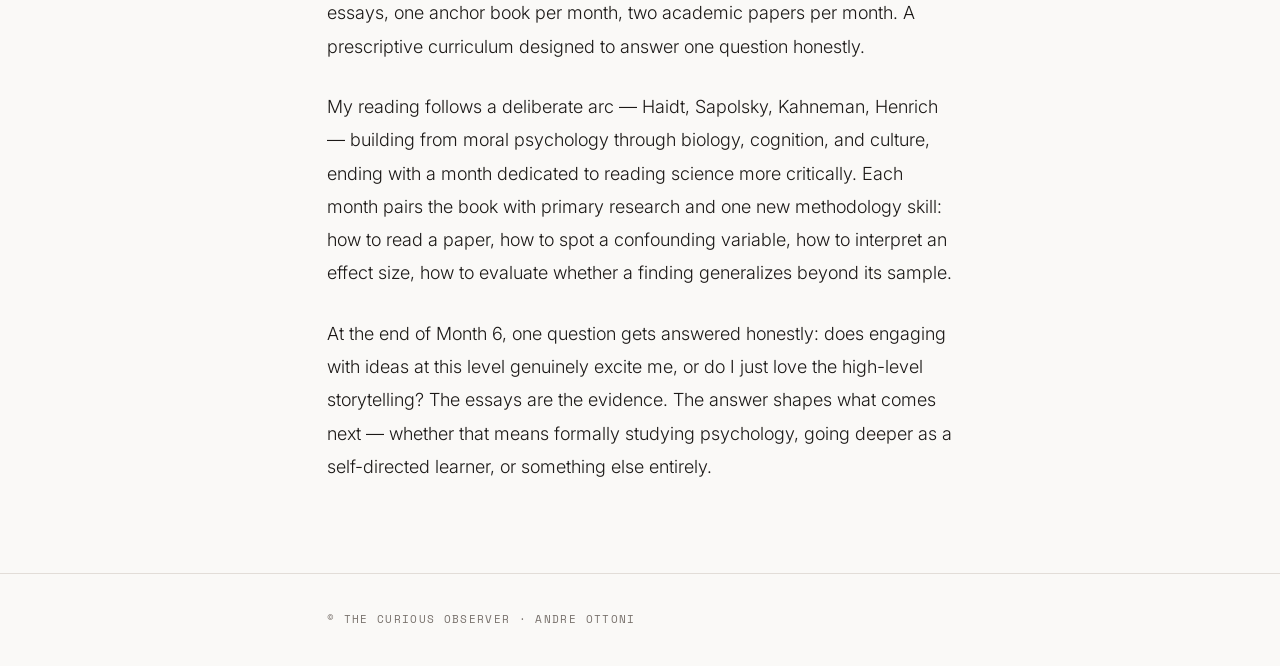
==== commit dd30195e: "Replace text toggle with sun/moon SVG icons" ====
--- a/docs/about.html
+++ b/docs/about.html
@@ -21,7 +21,7 @@
       </a>
       <nav>
         <a href="index.html">Home</a>
-        <button class="theme-toggle" id="theme-toggle" aria-label="Toggle dark mode">Dark</button>
+        <button class="theme-toggle" id="theme-toggle" aria-label="Toggle dark mode"></button>
       </nav>
     </div>
   </header>
@@ -172,14 +172,16 @@
 
   <script>
     (function() {
+      var MOON = '<svg width="15" height="15" viewBox="0 0 24 24" fill="none" stroke="currentColor" stroke-width="2" stroke-linecap="round" stroke-linejoin="round"><path d="M21 12.79A9 9 0 1 1 11.21 3 7 7 0 0 0 21 12.79z"/></svg>';
+      var SUN  = '<svg width="15" height="15" viewBox="0 0 24 24" fill="none" stroke="currentColor" stroke-width="2" stroke-linecap="round" stroke-linejoin="round"><circle cx="12" cy="12" r="4"/><line x1="12" y1="2" x2="12" y2="6"/><line x1="12" y1="18" x2="12" y2="22"/><line x1="4.22" y1="4.22" x2="7.05" y2="7.05"/><line x1="16.95" y1="16.95" x2="19.78" y2="19.78"/><line x1="2" y1="12" x2="6" y2="12"/><line x1="18" y1="12" x2="22" y2="12"/><line x1="4.22" y1="19.78" x2="7.05" y2="16.95"/><line x1="16.95" y1="7.05" x2="19.78" y2="4.22"/></svg>';
       var btn = document.getElementById('theme-toggle');
       var current = document.documentElement.getAttribute('data-theme') || 'light';
-      btn.textContent = current === 'dark' ? 'Light' : 'Dark';
+      btn.innerHTML = current === 'dark' ? SUN : MOON;
       btn.addEventListener('click', function() {
         var next = document.documentElement.getAttribute('data-theme') === 'dark' ? 'light' : 'dark';
         document.documentElement.setAttribute('data-theme', next);
         localStorage.setItem('theme', next);
-        btn.textContent = next === 'dark' ? 'Light' : 'Dark';
+        btn.innerHTML = next === 'dark' ? SUN : MOON;
       });
     })();
   </script>
--- a/docs/assets/css/style.css
+++ b/docs/assets/css/style.css
@@ -101,17 +101,16 @@
 nav a:hover { color: var(--accent); }
 
 .theme-toggle {
-  font-family: var(--mono);
-  font-size: 0.65rem;
-  font-weight: 400;
-  color: var(--muted);
   background: none;
   border: none;
   cursor: pointer;
-  letter-spacing: 0.14em;
-  text-transform: uppercase;
+  color: var(--muted);
   padding: 0;
   margin-left: 1.25rem;
+  display: flex;
+  align-items: center;
+  line-height: 1;
+  transition: color 0.2s ease;
 }
 
 .theme-toggle:hover { color: var(--accent); }
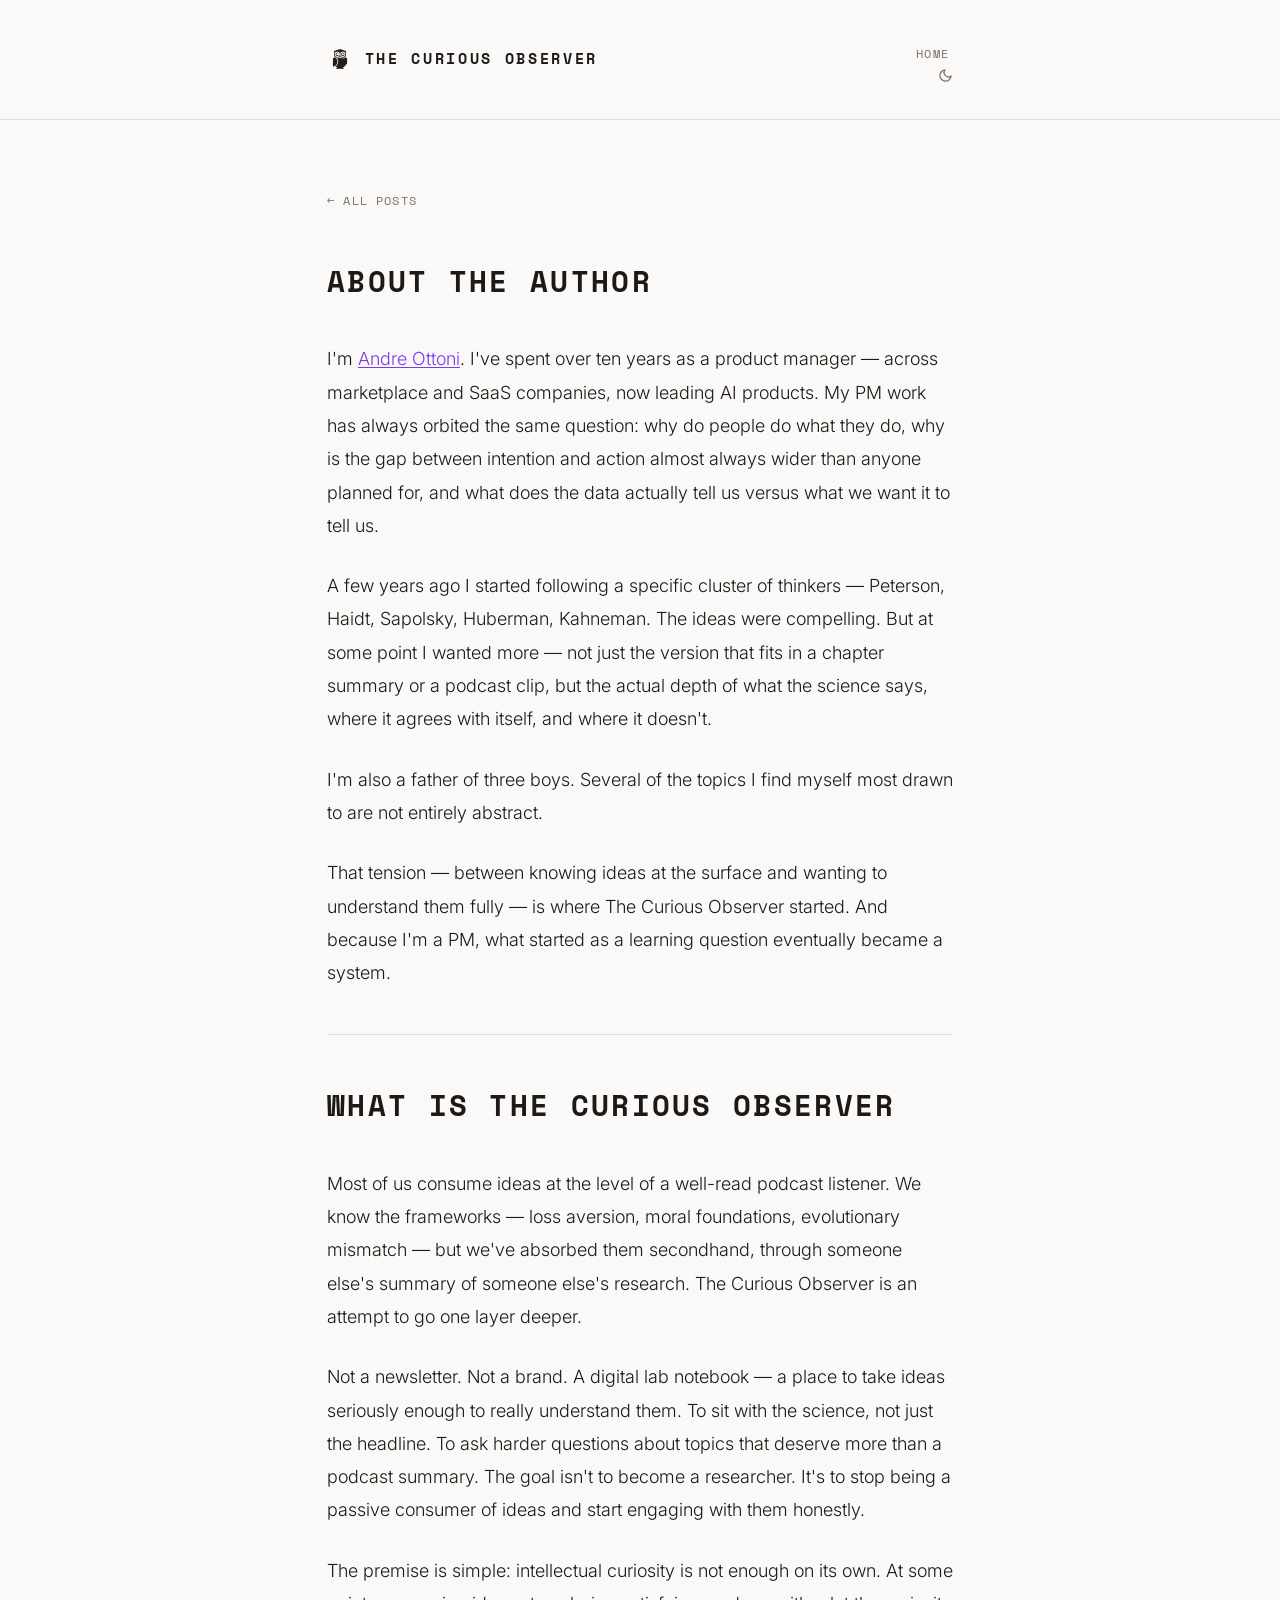
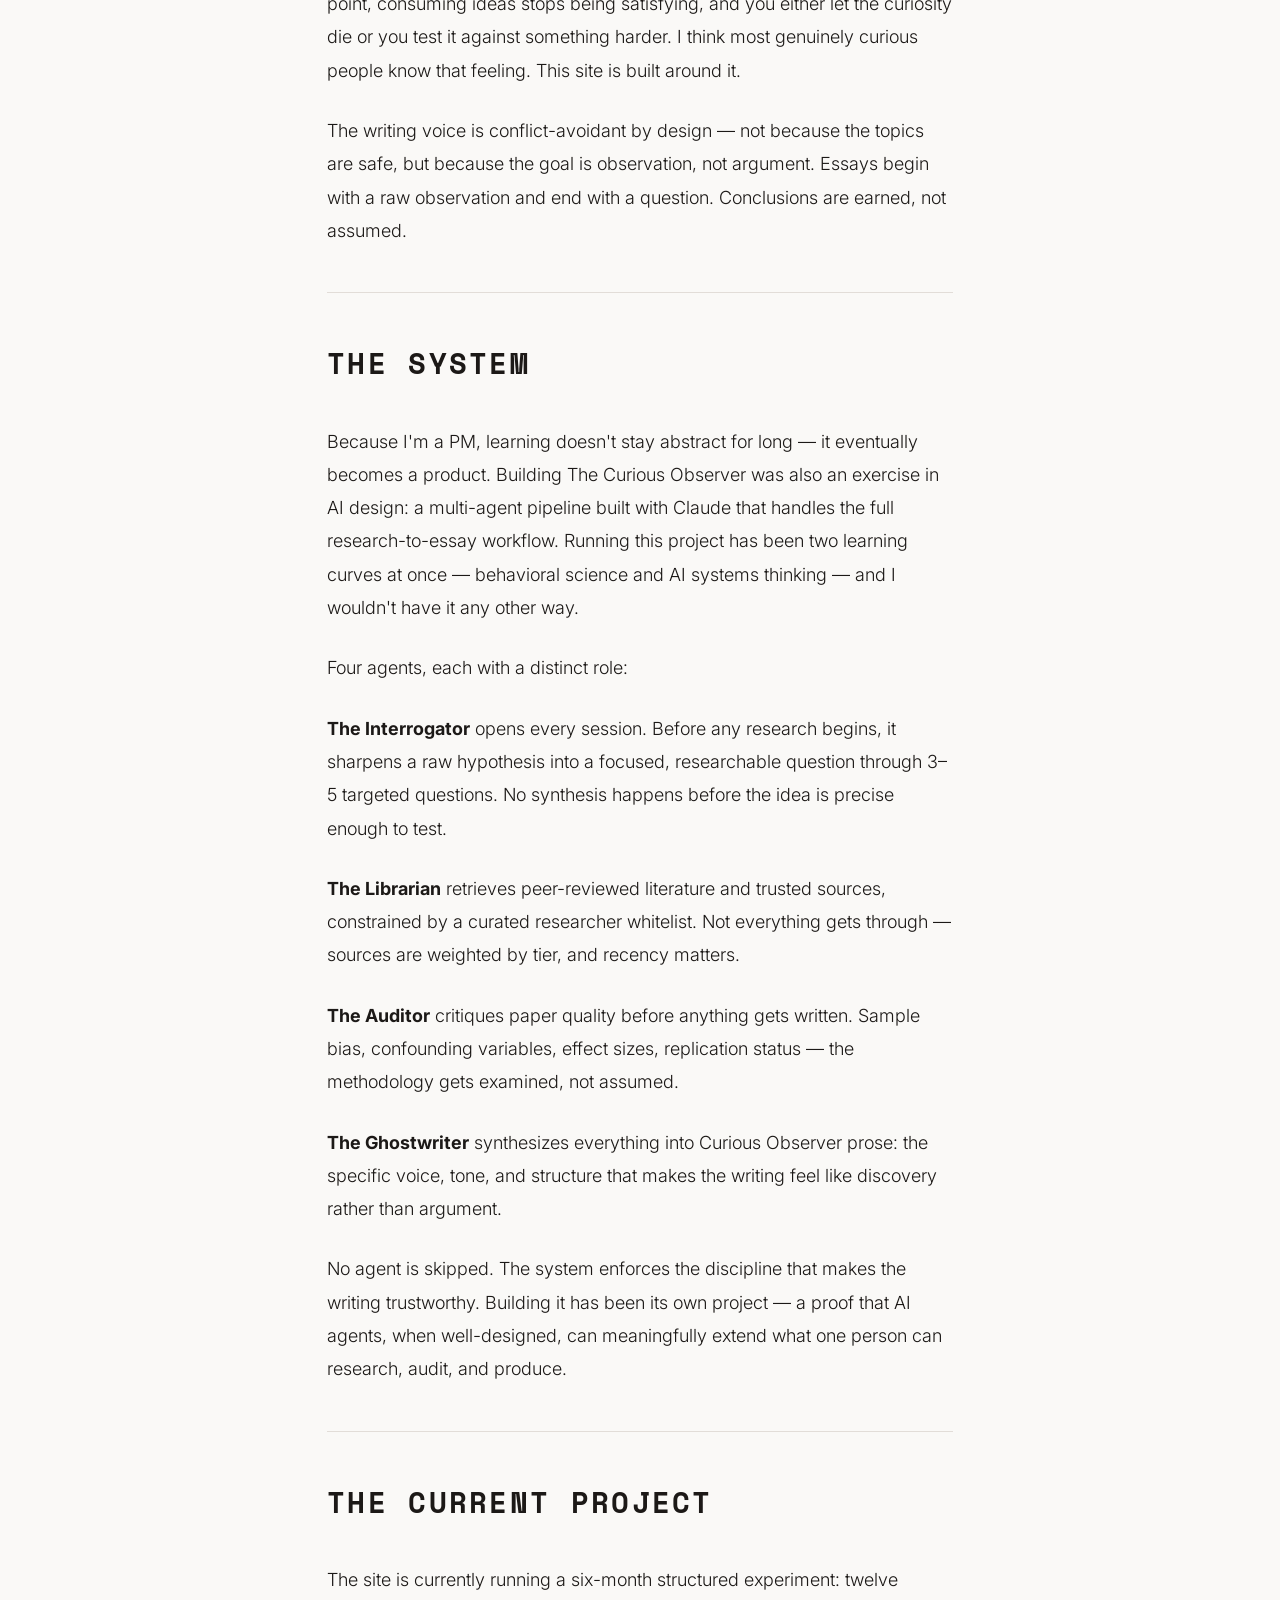
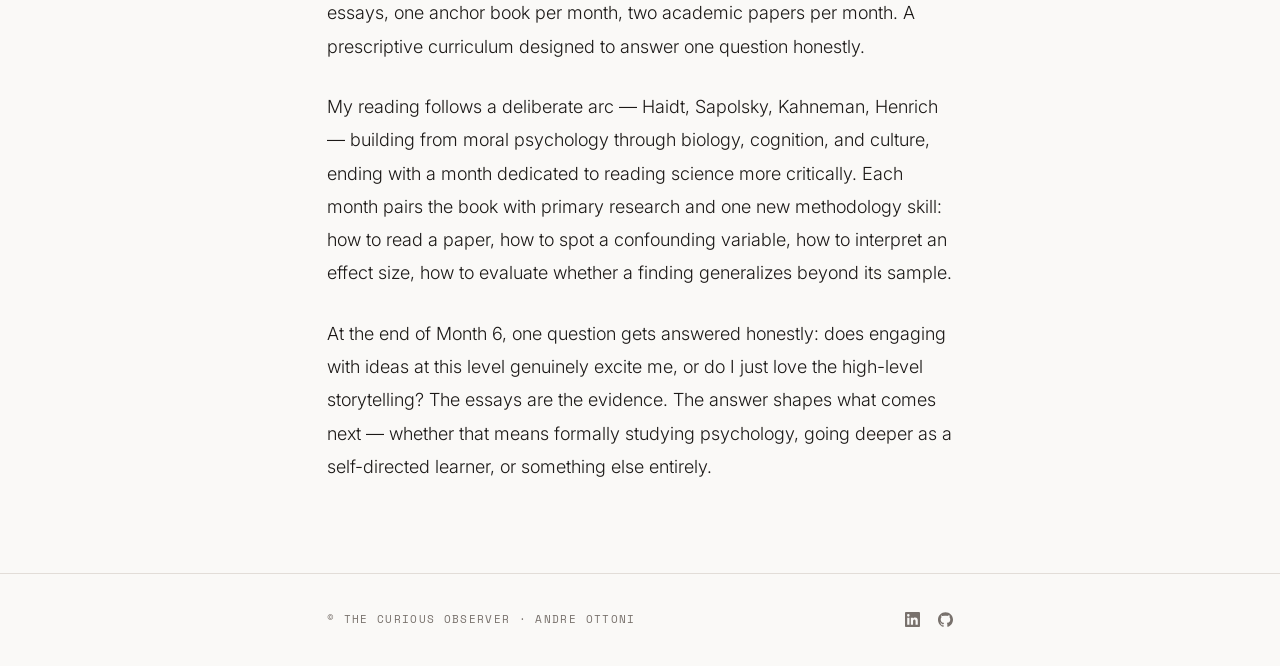
==== commit f48da009: "Add LinkedIn/GitHub icons to footer, link author name to LinkedIn" ====
--- a/docs/about.html
+++ b/docs/about.html
@@ -34,7 +34,7 @@
 
     <div class="page-body">
       <p>
-        I'm Andre Ottoni. I've spent over ten years as a product manager — across marketplace
+        I'm <a href="https://www.linkedin.com/in/deottoni/" target="_blank" rel="noopener">Andre Ottoni</a>. I've spent over ten years as a product manager — across marketplace
         and SaaS companies, now leading AI products. My PM work has always orbited the same
         question: why do people do what they do, why is the gap between intention and action
         almost always wider than anyone planned for, and what does the data actually tell us
@@ -166,7 +166,17 @@
 
   <footer class="site-footer">
     <div class="container">
-      <p>© The Curious Observer · Andre Ottoni</p>
+      <div class="footer-inner">
+        <p>© The Curious Observer · Andre Ottoni</p>
+        <div class="footer-social">
+          <a href="https://www.linkedin.com/in/deottoni/" target="_blank" rel="noopener" aria-label="LinkedIn">
+            <svg viewBox="0 0 24 24" fill="currentColor"><path d="M20.447 20.452h-3.554v-5.569c0-1.328-.027-3.037-1.852-3.037-1.853 0-2.136 1.445-2.136 2.939v5.667H9.351V9h3.414v1.561h.046c.477-.9 1.637-1.85 3.37-1.85 3.601 0 4.267 2.37 4.267 5.455v6.286zM5.337 7.433a2.062 2.062 0 0 1-2.063-2.065 2.064 2.064 0 1 1 2.063 2.065zm1.782 13.019H3.555V9h3.564v11.452zM22.225 0H1.771C.792 0 0 .774 0 1.729v20.542C0 23.227.792 24 1.771 24h20.451C23.2 24 24 23.227 24 22.271V1.729C24 .774 23.2 0 22.222 0h.003z"/></svg>
+          </a>
+          <a href="https://github.com/deottoni/" target="_blank" rel="noopener" aria-label="GitHub">
+            <svg viewBox="0 0 24 24" fill="currentColor"><path d="M12 .297c-6.63 0-12 5.373-12 12 0 5.303 3.438 9.8 8.205 11.385.6.113.82-.258.82-.577 0-.285-.01-1.04-.015-2.04-3.338.724-4.042-1.61-4.042-1.61C4.422 18.07 3.633 17.7 3.633 17.7c-1.087-.744.084-.729.084-.729 1.205.084 1.838 1.236 1.838 1.236 1.07 1.835 2.809 1.305 3.495.998.108-.776.417-1.305.76-1.605-2.665-.3-5.466-1.332-5.466-5.93 0-1.31.465-2.38 1.235-3.22-.135-.303-.54-1.523.105-3.176 0 0 1.005-.322 3.3 1.23.96-.267 1.98-.399 3-.405 1.02.006 2.04.138 3 .405 2.28-1.552 3.285-1.23 3.285-1.23.645 1.653.24 2.873.12 3.176.765.84 1.23 1.91 1.23 3.22 0 4.61-2.805 5.625-5.475 5.92.42.36.81 1.096.81 2.22 0 1.606-.015 2.896-.015 3.286 0 .315.21.69.825.57C20.565 22.092 24 17.592 24 12.297c0-6.627-5.373-12-12-12"/></svg>
+          </a>
+        </div>
+      </div>
     </div>
   </footer>
 
--- a/docs/assets/css/style.css
+++ b/docs/assets/css/style.css
@@ -318,6 +318,12 @@
   margin-top: 5rem;
 }
 
+.footer-inner {
+  display: flex;
+  align-items: center;
+  justify-content: space-between;
+}
+
 .site-footer p {
   font-family: var(--mono);
   font-size: 0.62rem;
@@ -329,6 +335,26 @@
 .site-footer a {
   color: var(--muted);
   text-decoration: none;
+}
+
+.site-footer a:hover { color: var(--accent); }
+
+.footer-social {
+  display: flex;
+  align-items: center;
+  gap: 1rem;
+}
+
+.footer-social a {
+  display: flex;
+  align-items: center;
+  color: var(--muted);
+  transition: color 0.2s ease;
+}
+
+.footer-social svg {
+  width: 15px;
+  height: 15px;
 }
 
 .site-footer a:hover { color: var(--accent); }
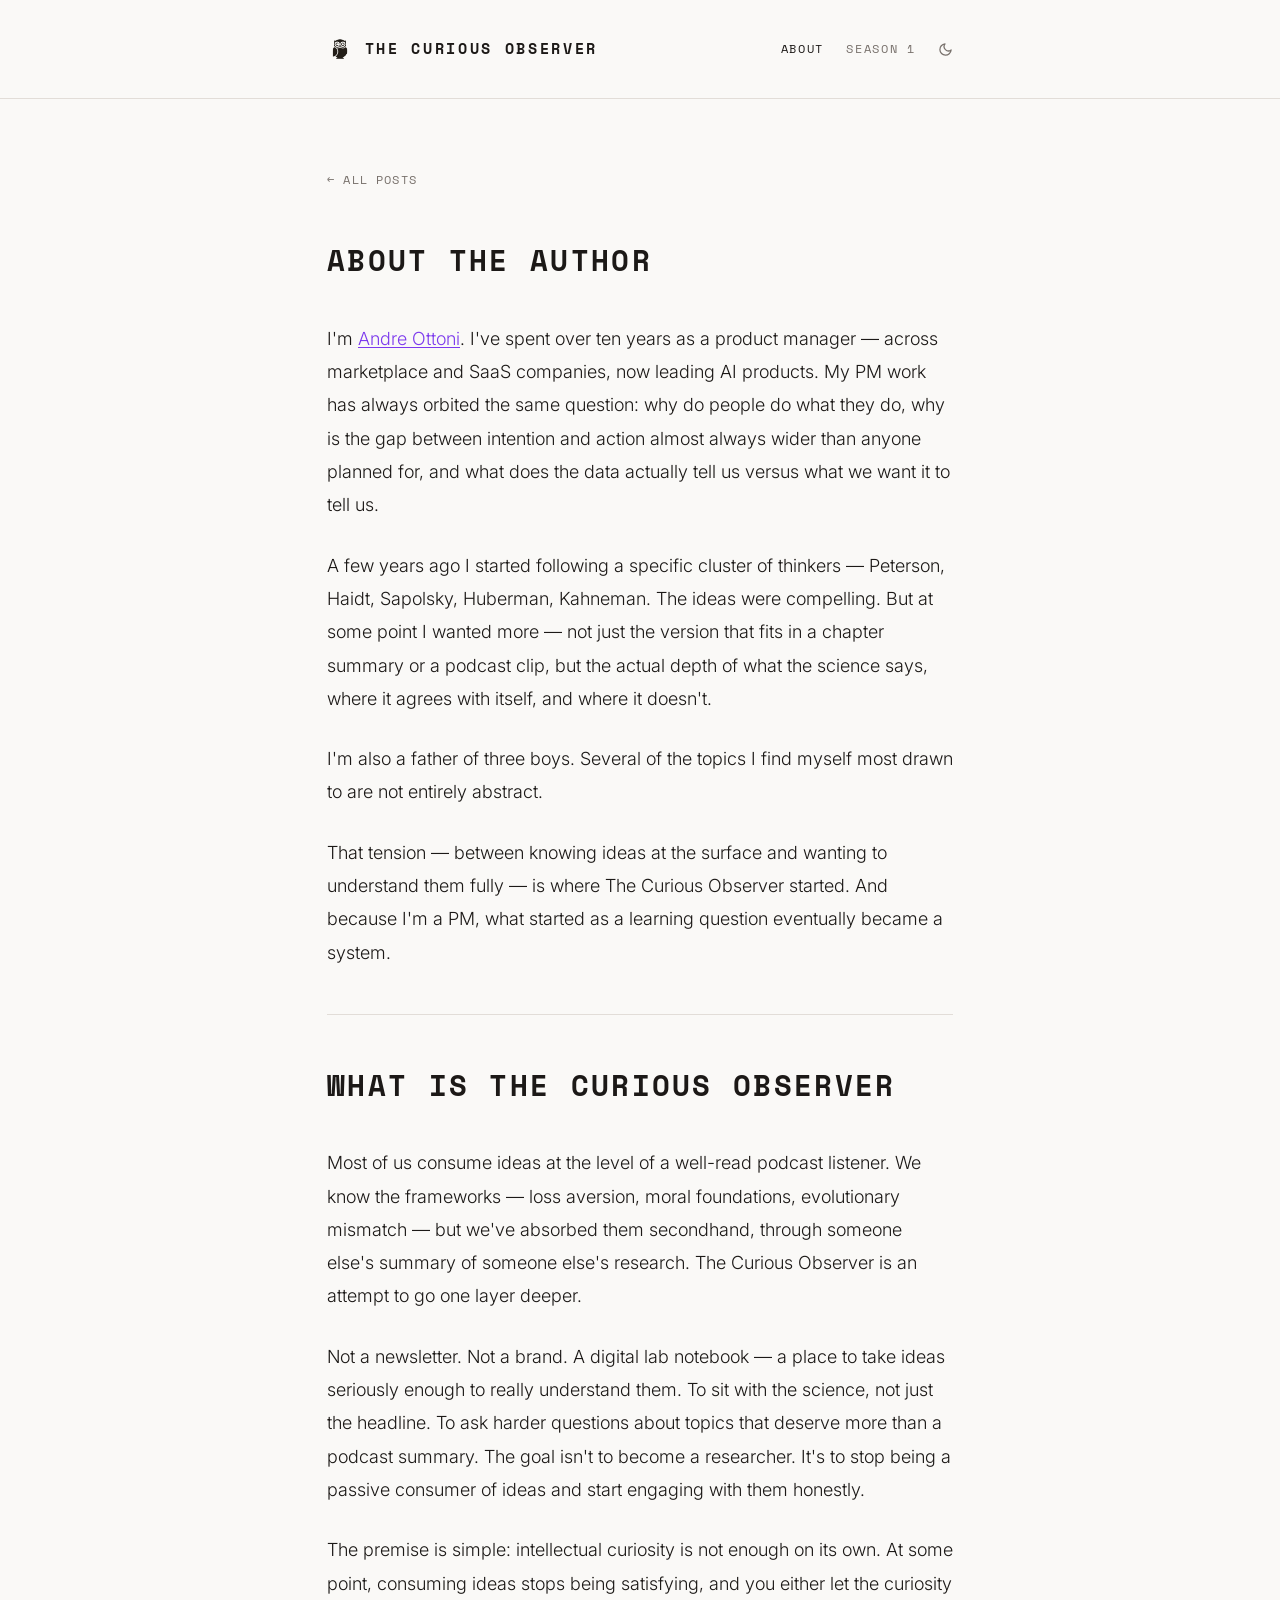
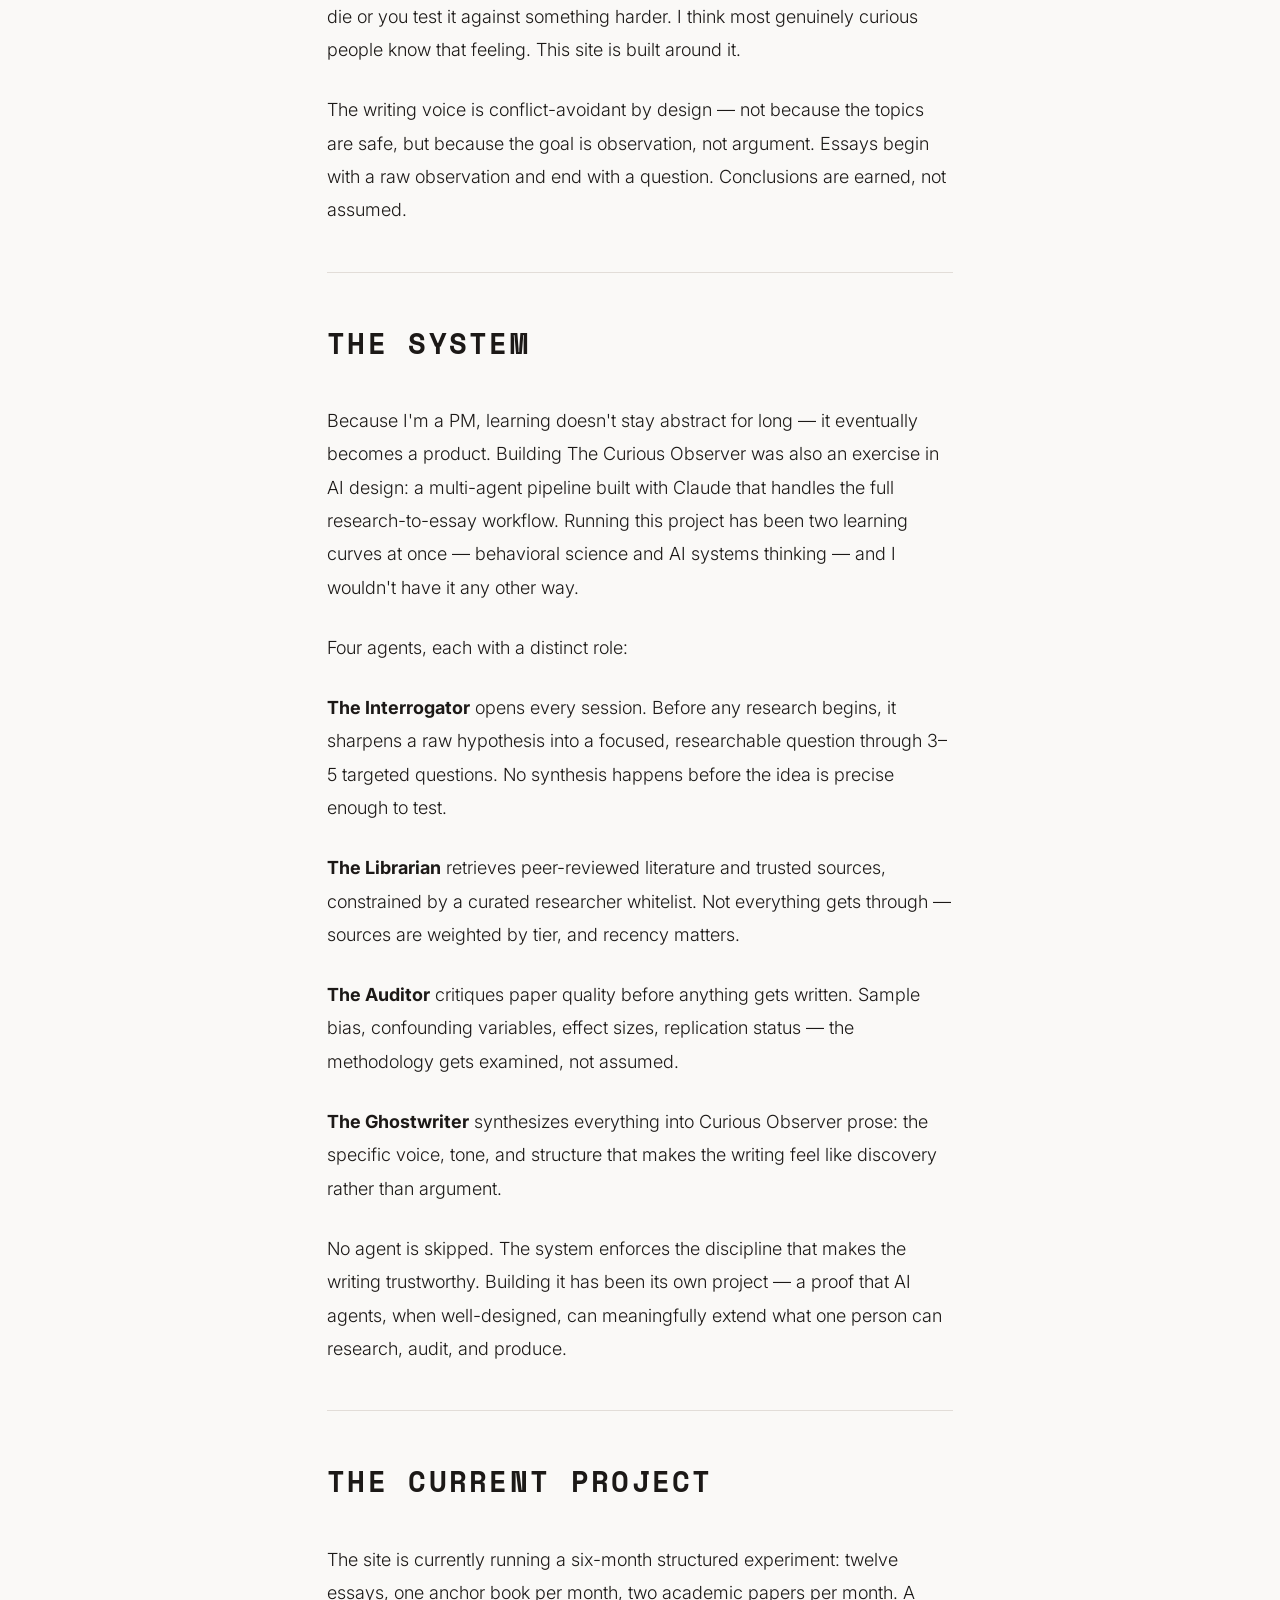
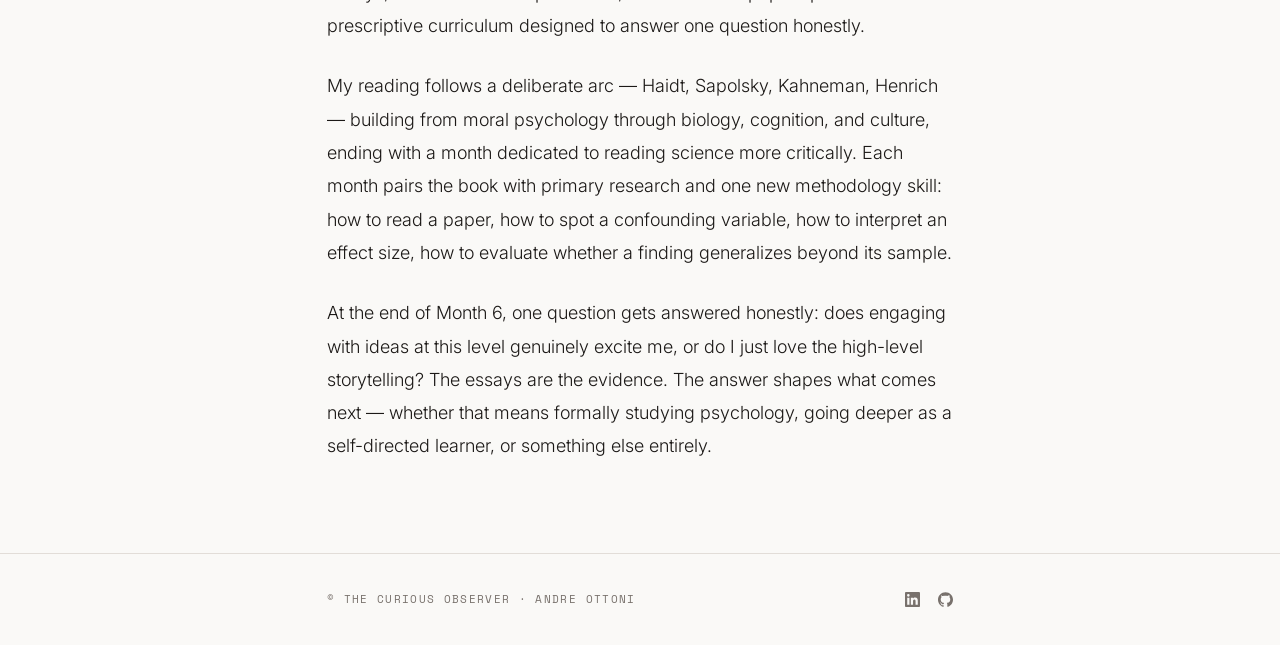
==== commit 4f6341ce: "Add Season 1 page with timeline and curriculum New page (season-1.html) with intro, interactive dot-" ====
--- a/docs/about.html
+++ b/docs/about.html
@@ -20,7 +20,8 @@
         The Curious Observer
       </a>
       <nav>
-        <a href="index.html">Home</a>
+        <a href="about.html" class="nav-active">About</a>
+        <a href="season-1.html">Season 1</a>
         <button class="theme-toggle" id="theme-toggle" aria-label="Toggle dark mode"></button>
       </nav>
     </div>
--- a/docs/assets/css/style.css
+++ b/docs/assets/css/style.css
@@ -365,3 +365,282 @@
   .article-title { font-size: 1.35rem; }
   .site-header { margin-bottom: 2.5rem; }
 }
+
+/* === NAV LAYOUT === */
+nav { display: flex; align-items: center; gap: 1.25rem; }
+.theme-toggle { margin-left: 0; }
+.nav-active { color: var(--ink) !important; }
+
+/* === PAGE HEADER === */
+.page-header { margin-bottom: 2.5rem; }
+.page-header .label { margin-bottom: 0.5rem; }
+
+.page-subtitle {
+  font-family: var(--mono);
+  font-size: 0.65rem;
+  letter-spacing: 0.12em;
+  text-transform: uppercase;
+  color: var(--muted);
+  margin-top: 0.35rem;
+}
+
+/* === TIMELINE === */
+.timeline-track {
+  position: relative;
+  display: flex;
+  justify-content: space-between;
+  align-items: flex-start;
+  padding-top: 1.5rem;
+}
+
+.timeline-line {
+  position: absolute;
+  top: calc(1.5rem + 7px);
+  left: calc(100% / 12);
+  right: calc(100% / 12);
+  height: 1px;
+  background: var(--rule);
+  pointer-events: none;
+}
+
+.milestone {
+  display: flex;
+  flex-direction: column;
+  align-items: center;
+  flex: 1;
+  position: relative;
+  z-index: 1;
+}
+
+.milestone-dot {
+  width: 14px;
+  height: 14px;
+  border-radius: 50%;
+  border: 1.5px solid var(--muted);
+  background: var(--paper);
+  cursor: pointer;
+  padding: 0;
+  flex-shrink: 0;
+  transition: border-color 0.15s ease, background 0.15s ease, box-shadow 0.15s ease;
+}
+
+.milestone-dot:hover { border-color: var(--accent); }
+
+.milestone-dot[aria-expanded="true"] {
+  border-color: var(--accent);
+  box-shadow: 0 0 0 3px rgba(124, 58, 237, 0.15);
+}
+
+[data-theme="dark"] .milestone-dot[aria-expanded="true"] {
+  box-shadow: 0 0 0 3px rgba(167, 139, 250, 0.15);
+}
+
+.milestone-dot.is-done {
+  background: var(--accent);
+  border-color: var(--accent);
+}
+
+.milestone-meta {
+  display: flex;
+  flex-direction: column;
+  align-items: center;
+  margin-top: 0.7rem;
+  gap: 0.2rem;
+  text-align: center;
+}
+
+.milestone-month {
+  font-family: var(--mono);
+  font-size: 0.58rem;
+  font-weight: 700;
+  letter-spacing: 0.18em;
+  text-transform: uppercase;
+  color: var(--muted);
+}
+
+.milestone-book {
+  font-family: var(--sans);
+  font-size: 0.67rem;
+  font-weight: 300;
+  color: var(--muted);
+  line-height: 1.3;
+  max-width: 76px;
+}
+
+.milestone-drawer {
+  margin-top: 1.5rem;
+  border: 1px solid var(--rule);
+  animation: drawer-in 0.18s ease;
+}
+
+.milestone-drawer[hidden] { display: none; }
+
+@keyframes drawer-in {
+  from { opacity: 0; transform: translateY(-5px); }
+  to   { opacity: 1; transform: translateY(0); }
+}
+
+.drawer-inner { padding: 1.5rem; }
+
+.drawer-header {
+  display: flex;
+  align-items: baseline;
+  gap: 0.75rem;
+  margin-bottom: 1.25rem;
+  padding-bottom: 1rem;
+  border-bottom: 1px solid var(--rule);
+}
+
+.drawer-month-text {
+  font-family: var(--mono);
+  font-size: 0.6rem;
+  font-weight: 700;
+  letter-spacing: 0.18em;
+  text-transform: uppercase;
+  color: var(--accent);
+}
+
+.drawer-theme-text {
+  font-family: var(--mono);
+  font-size: 0.75rem;
+  font-weight: 700;
+  letter-spacing: 0.1em;
+  text-transform: uppercase;
+  color: var(--ink);
+}
+
+.drawer-rows { display: grid; gap: 0.9rem; }
+
+.drawer-row {
+  display: grid;
+  grid-template-columns: 68px 1fr;
+  gap: 0.75rem;
+}
+
+.drawer-row-label {
+  font-family: var(--mono);
+  font-size: 0.57rem;
+  font-weight: 400;
+  letter-spacing: 0.14em;
+  text-transform: uppercase;
+  color: var(--muted);
+  padding-top: 0.1rem;
+}
+
+.drawer-row-value {
+  font-family: var(--sans);
+  font-weight: 300;
+  font-size: 0.875rem;
+  color: var(--ink);
+  line-height: 1.6;
+}
+
+.drawer-list {
+  list-style: none;
+  display: flex;
+  flex-direction: column;
+  gap: 0.3rem;
+}
+
+.drawer-list li {
+  font-family: var(--sans);
+  font-weight: 300;
+  font-size: 0.875rem;
+  color: var(--ink);
+  line-height: 1.5;
+  padding-left: 1rem;
+  position: relative;
+}
+
+.drawer-list li::before {
+  content: "—";
+  position: absolute;
+  left: 0;
+  color: var(--muted);
+}
+
+.drawer-status {
+  font-family: var(--mono);
+  font-size: 0.6rem;
+  letter-spacing: 0.12em;
+  text-transform: uppercase;
+  color: var(--muted);
+  display: flex;
+  align-items: center;
+  gap: 0.4rem;
+}
+
+.drawer-status-dot {
+  width: 6px;
+  height: 6px;
+  border-radius: 50%;
+  border: 1px solid var(--muted);
+  flex-shrink: 0;
+}
+
+.drawer-status.done { color: var(--accent); }
+.drawer-status.done .drawer-status-dot { background: var(--accent); border-color: var(--accent); }
+
+/* === CURRICULUM === */
+.curriculum-month {
+  padding-bottom: 2.5rem;
+  margin-bottom: 2.5rem;
+  border-bottom: 1px solid var(--rule);
+}
+
+.curriculum-month:last-child { border-bottom: none; margin-bottom: 0; }
+
+.curriculum-month-label {
+  font-family: var(--mono);
+  font-size: 0.6rem;
+  font-weight: 400;
+  letter-spacing: 0.18em;
+  text-transform: uppercase;
+  color: var(--accent);
+  display: block;
+  margin-bottom: 0.55rem;
+}
+
+.curriculum-month-title {
+  font-family: var(--mono);
+  font-size: 0.9rem;
+  font-weight: 700;
+  letter-spacing: 0.1em;
+  text-transform: uppercase;
+  margin-bottom: 0.35rem;
+  color: var(--ink);
+}
+
+.curriculum-month-book {
+  font-family: var(--sans);
+  font-size: 0.875rem;
+  font-weight: 300;
+  color: var(--muted);
+  font-style: italic;
+  margin-bottom: 1.25rem;
+}
+
+.curriculum-body p {
+  font-family: var(--sans);
+  font-weight: 300;
+  font-size: 0.9rem;
+  line-height: 1.8;
+  margin-bottom: 0.85rem;
+  color: var(--ink);
+}
+
+.curriculum-body p:last-child { margin-bottom: 0; }
+
+.curriculum-detail-label {
+  font-family: var(--mono);
+  font-size: 0.6rem;
+  font-weight: 400;
+  letter-spacing: 0.14em;
+  text-transform: uppercase;
+  color: var(--muted);
+  margin-right: 0.3rem;
+}
+
+@media (max-width: 540px) {
+  .milestone-book { display: none; }
+}
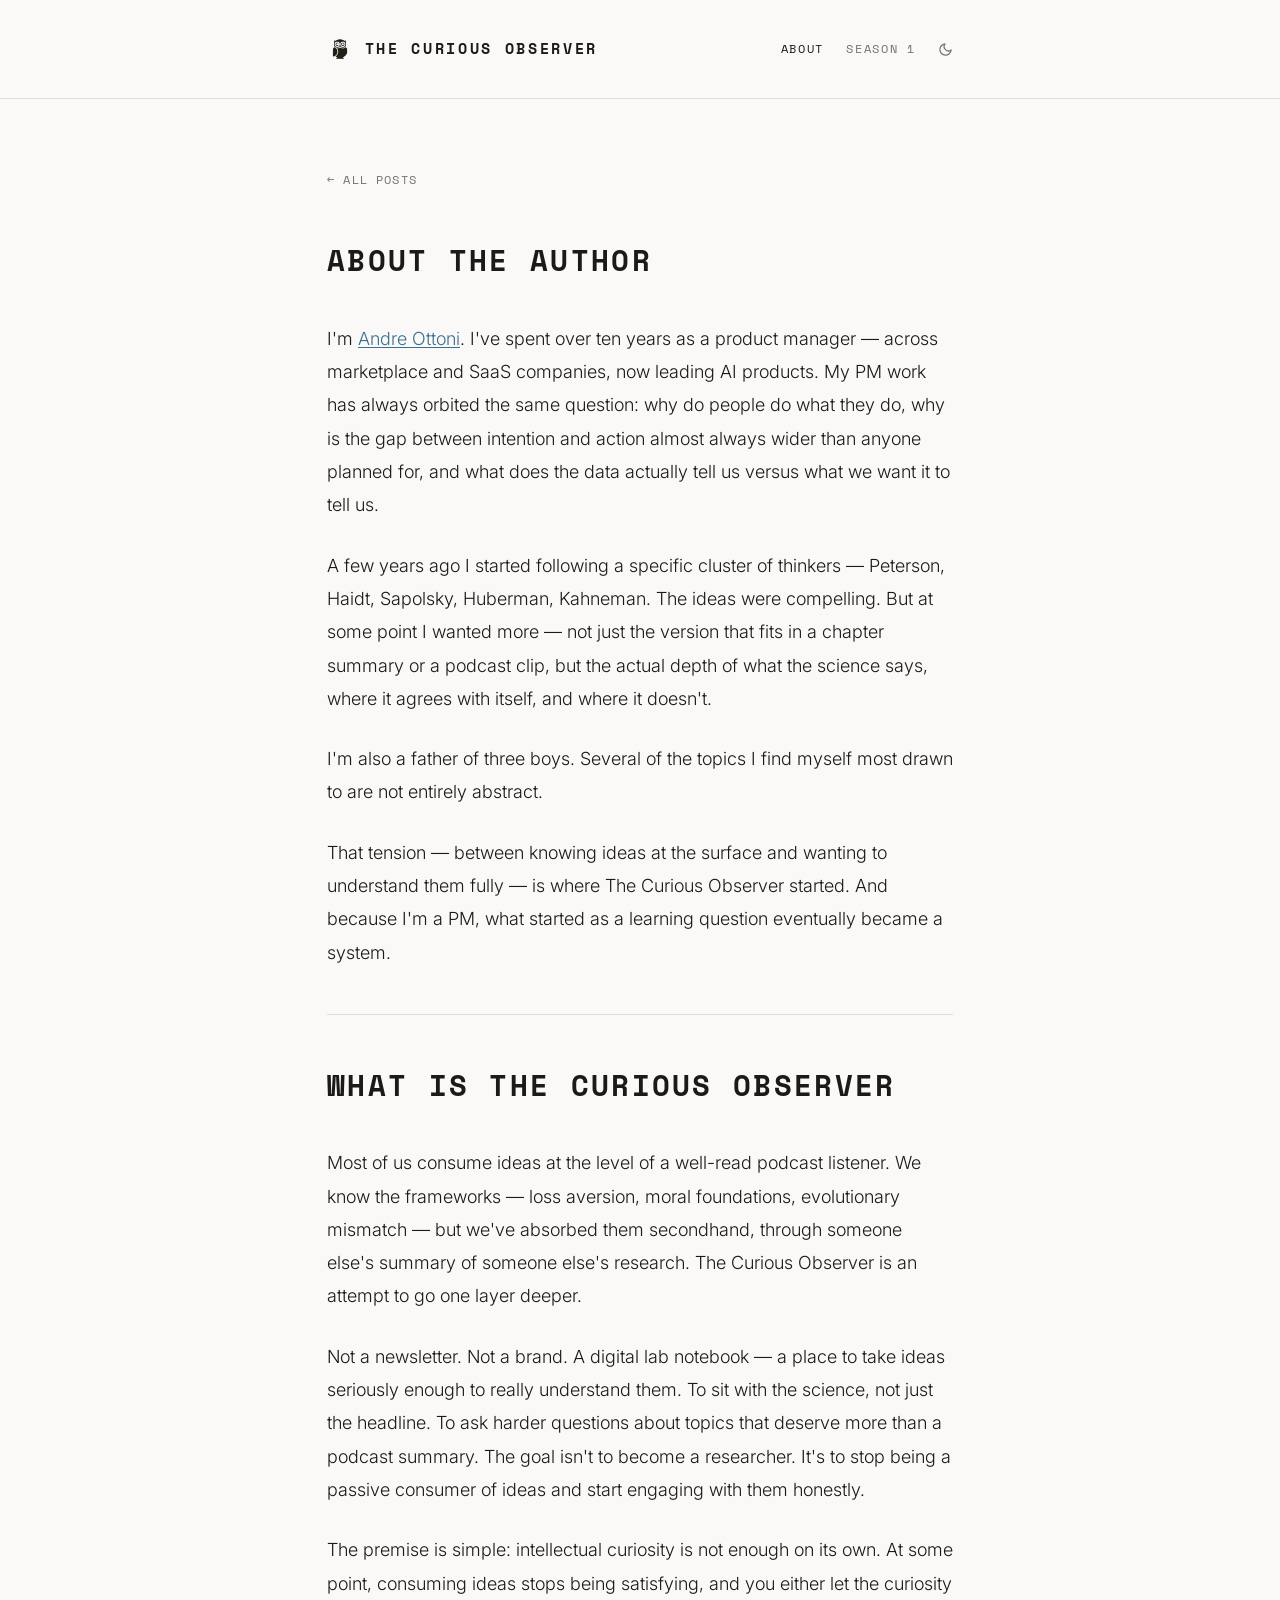
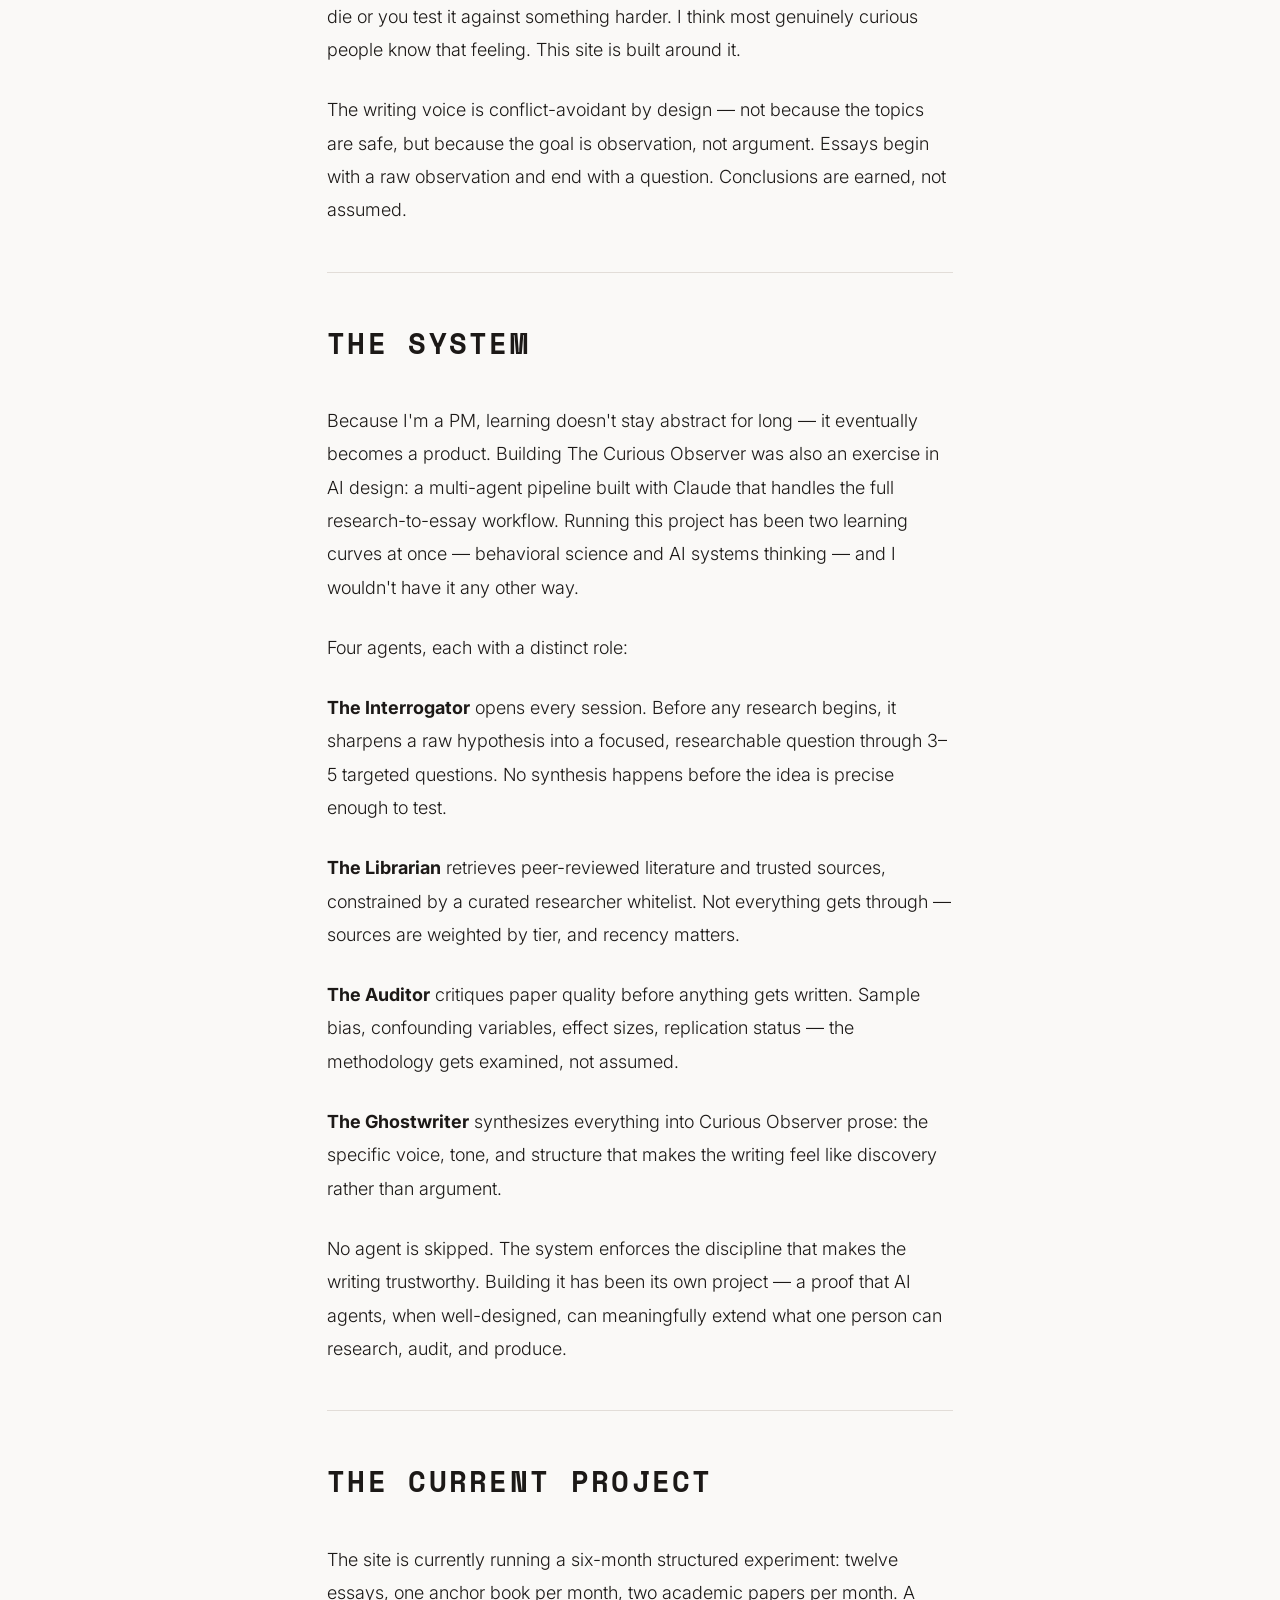
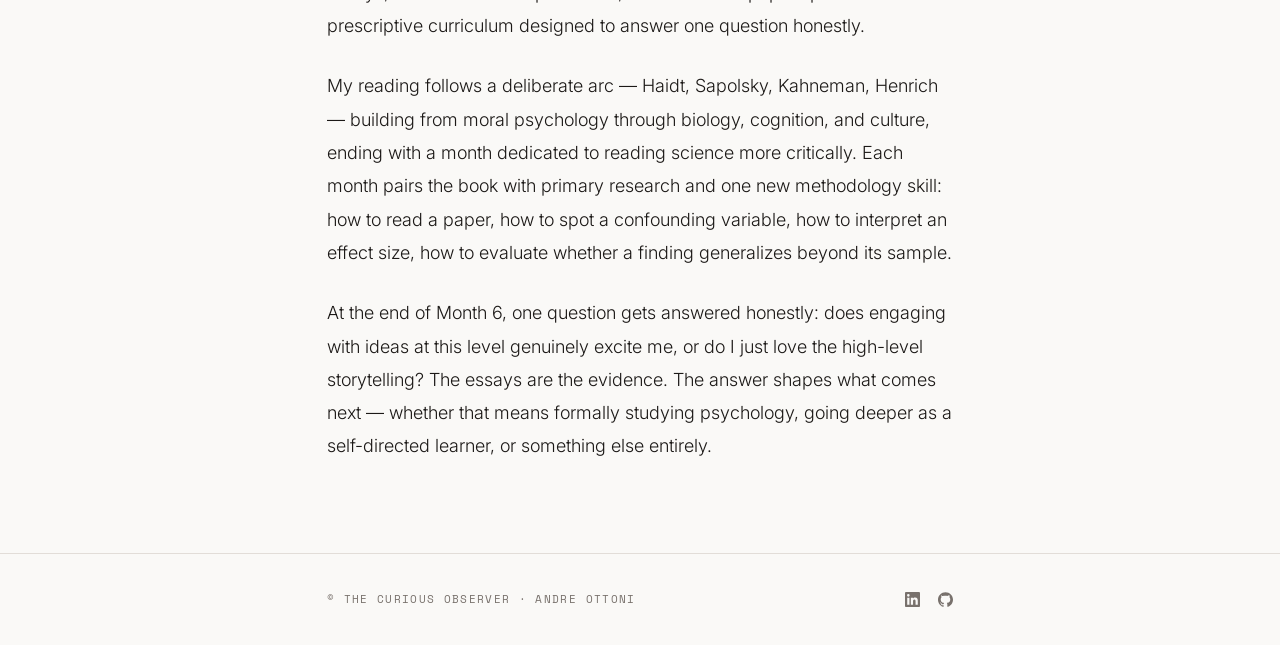
==== commit 3e1b7982: "Add owl favicon to all pages Co-Authored-By: Claude Sonnet 4.6 <noreply@anthropic.com>" ====
--- a/docs/about.html
+++ b/docs/about.html
@@ -8,6 +8,7 @@
   <link rel="preconnect" href="https://fonts.googleapis.com">
   <link rel="preconnect" href="https://fonts.gstatic.com" crossorigin>
   <link href="https://fonts.googleapis.com/css2?family=Space+Mono:wght@400;700&family=Inter:wght@300;400&display=swap" rel="stylesheet">
+  <link rel="icon" type="image/png" href="assets/images/logo.png">
   <link rel="stylesheet" href="assets/css/style.css">
   <script>(function(){var t=localStorage.getItem('theme');if(t)document.documentElement.setAttribute('data-theme',t);})();</script>
 </head>
--- a/docs/assets/css/style.css
+++ b/docs/assets/css/style.css
@@ -7,7 +7,7 @@
 :root {
   --ink:     #1c1917;
   --paper:   #faf9f7;
-  --accent:  #7c3aed;
+  --accent:  #3a6f8f;
   --rule:    #e2ddd8;
   --muted:   #78716c;
   --width:   680px;
@@ -18,7 +18,7 @@
 [data-theme="dark"] {
   --ink:    #ede9e4;
   --paper:  #0d0c0b;
-  --accent: #a78bfa;
+  --accent: #6aadca;
   --rule:   #272220;
   --muted:  #9e948e;
 }
@@ -428,11 +428,11 @@
 
 .milestone-dot[aria-expanded="true"] {
   border-color: var(--accent);
-  box-shadow: 0 0 0 3px rgba(124, 58, 237, 0.15);
+  box-shadow: 0 0 0 3px rgba(58, 111, 143, 0.18);
 }
 
 [data-theme="dark"] .milestone-dot[aria-expanded="true"] {
-  box-shadow: 0 0 0 3px rgba(167, 139, 250, 0.15);
+  box-shadow: 0 0 0 3px rgba(106, 173, 202, 0.18);
 }
 
 .milestone-dot.is-done {
@@ -641,6 +641,22 @@
   margin-right: 0.3rem;
 }
 
+/* === CITATION LINKS === */
+.cite-link {
+  color: inherit;
+  text-decoration: underline;
+  text-decoration-style: dotted;
+  text-underline-offset: 2px;
+  text-decoration-color: var(--muted);
+  transition: color 0.15s ease, text-decoration-color 0.15s ease;
+}
+
+.cite-link:hover {
+  color: var(--accent);
+  text-decoration-style: solid;
+  text-decoration-color: var(--accent);
+}
+
 @media (max-width: 540px) {
   .milestone-book { display: none; }
 }
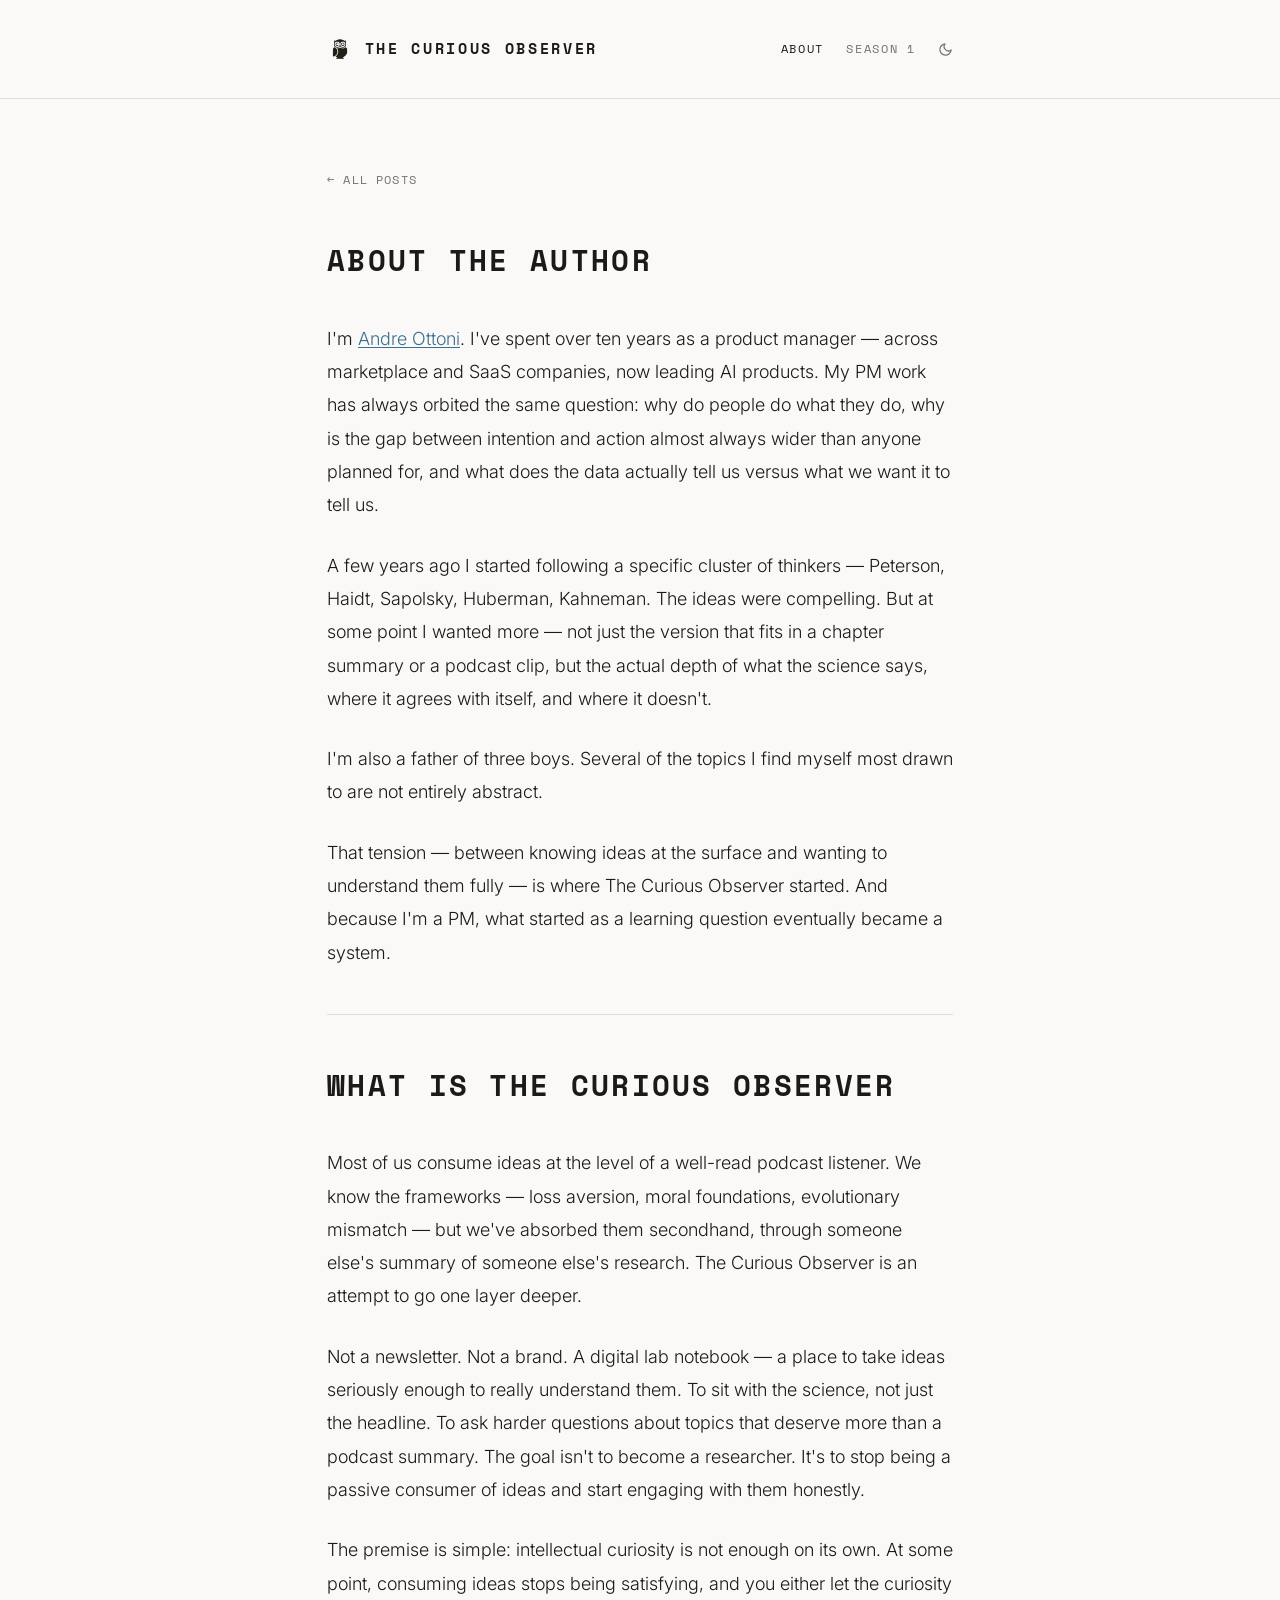
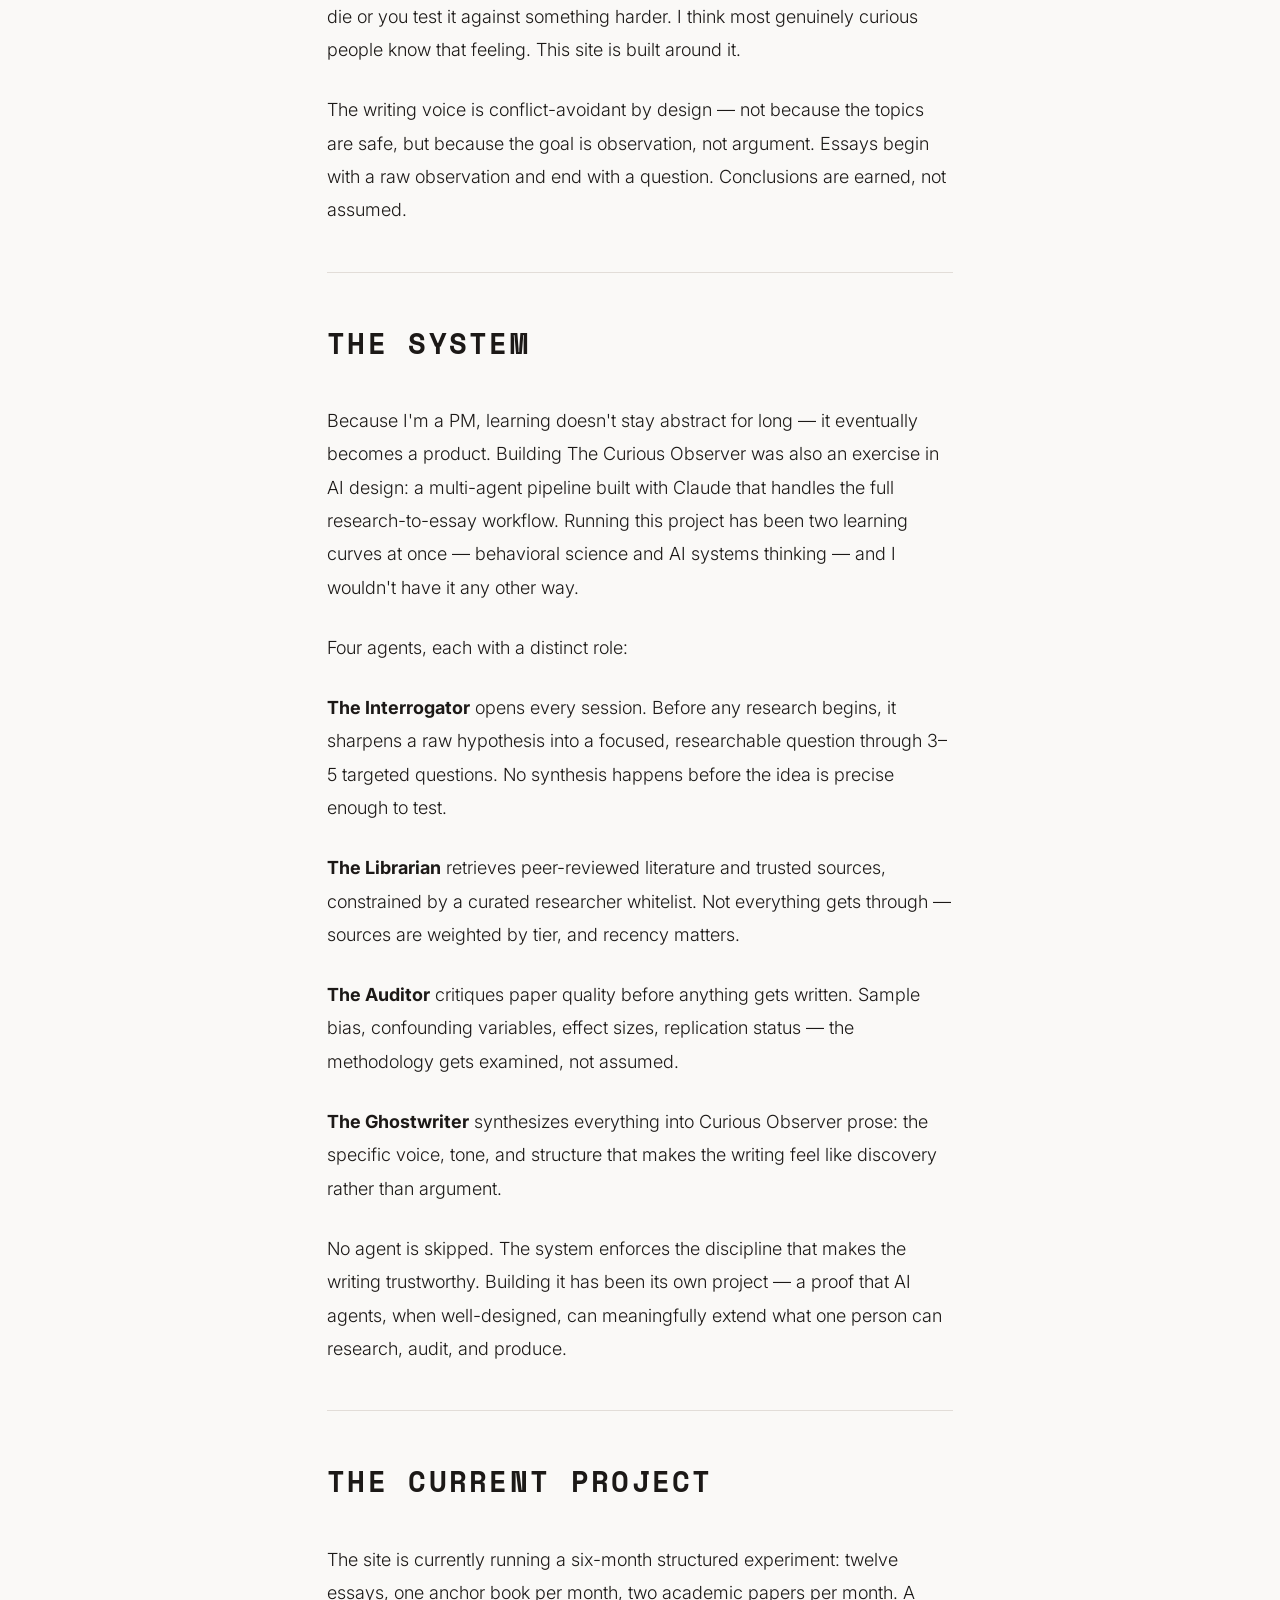
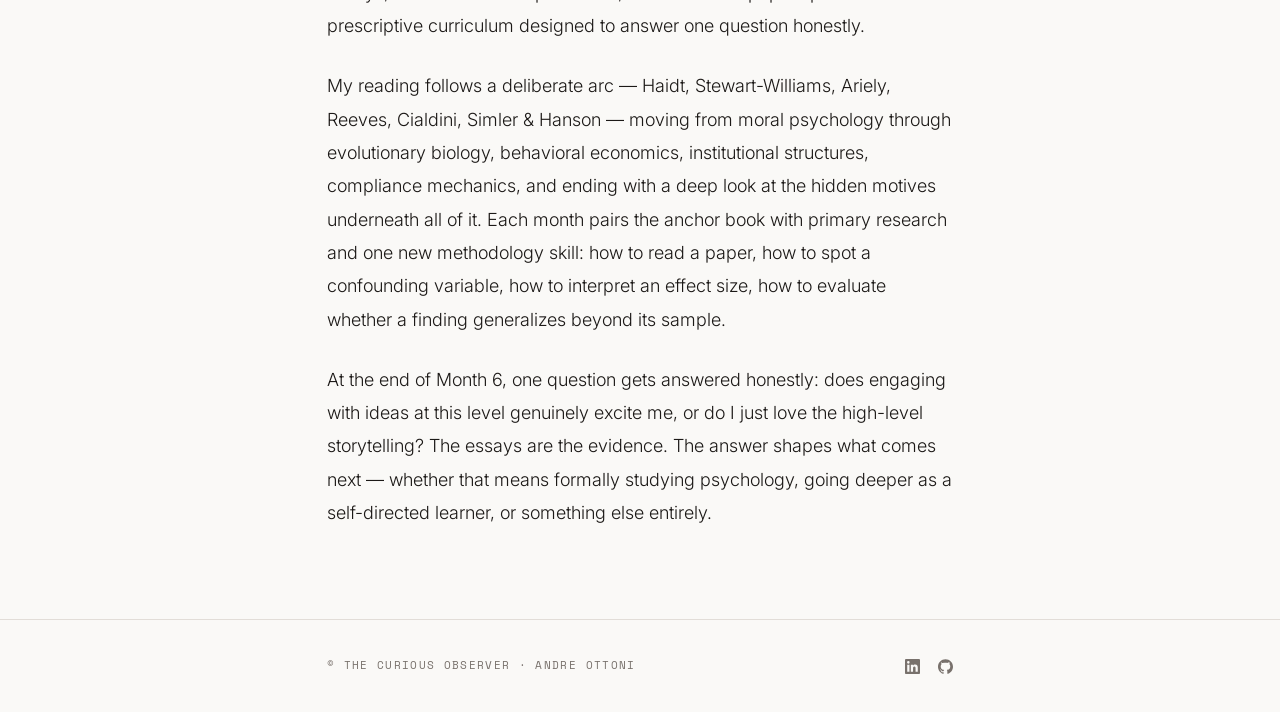
==== commit a30661c9: "Fix curriculum arc — correct author list in The Current Project Co-Authored-By: Claude Sonnet 4.6 <n" ====
--- a/docs/about.html
+++ b/docs/about.html
@@ -148,12 +148,13 @@
         designed to answer one question honestly.
       </p>
       <p>
-        My reading follows a deliberate arc — Haidt, Sapolsky, Kahneman, Henrich — building
-        from moral psychology through biology, cognition, and culture, ending with a month
-        dedicated to reading science more critically. Each month pairs the book with primary
-        research and one new methodology skill: how to read a paper, how to spot a
-        confounding variable, how to interpret an effect size, how to evaluate whether a
-        finding generalizes beyond its sample.
+        My reading follows a deliberate arc — Haidt, Stewart-Williams, Ariely, Reeves,
+        Cialdini, Simler & Hanson — moving from moral psychology through evolutionary
+        biology, behavioral economics, institutional structures, compliance mechanics, and
+        ending with a deep look at the hidden motives underneath all of it. Each month pairs
+        the anchor book with primary research and one new methodology skill: how to read a
+        paper, how to spot a confounding variable, how to interpret an effect size, how to
+        evaluate whether a finding generalizes beyond its sample.
       </p>
       <p>
         At the end of Month 6, one question gets answered honestly: does engaging with
